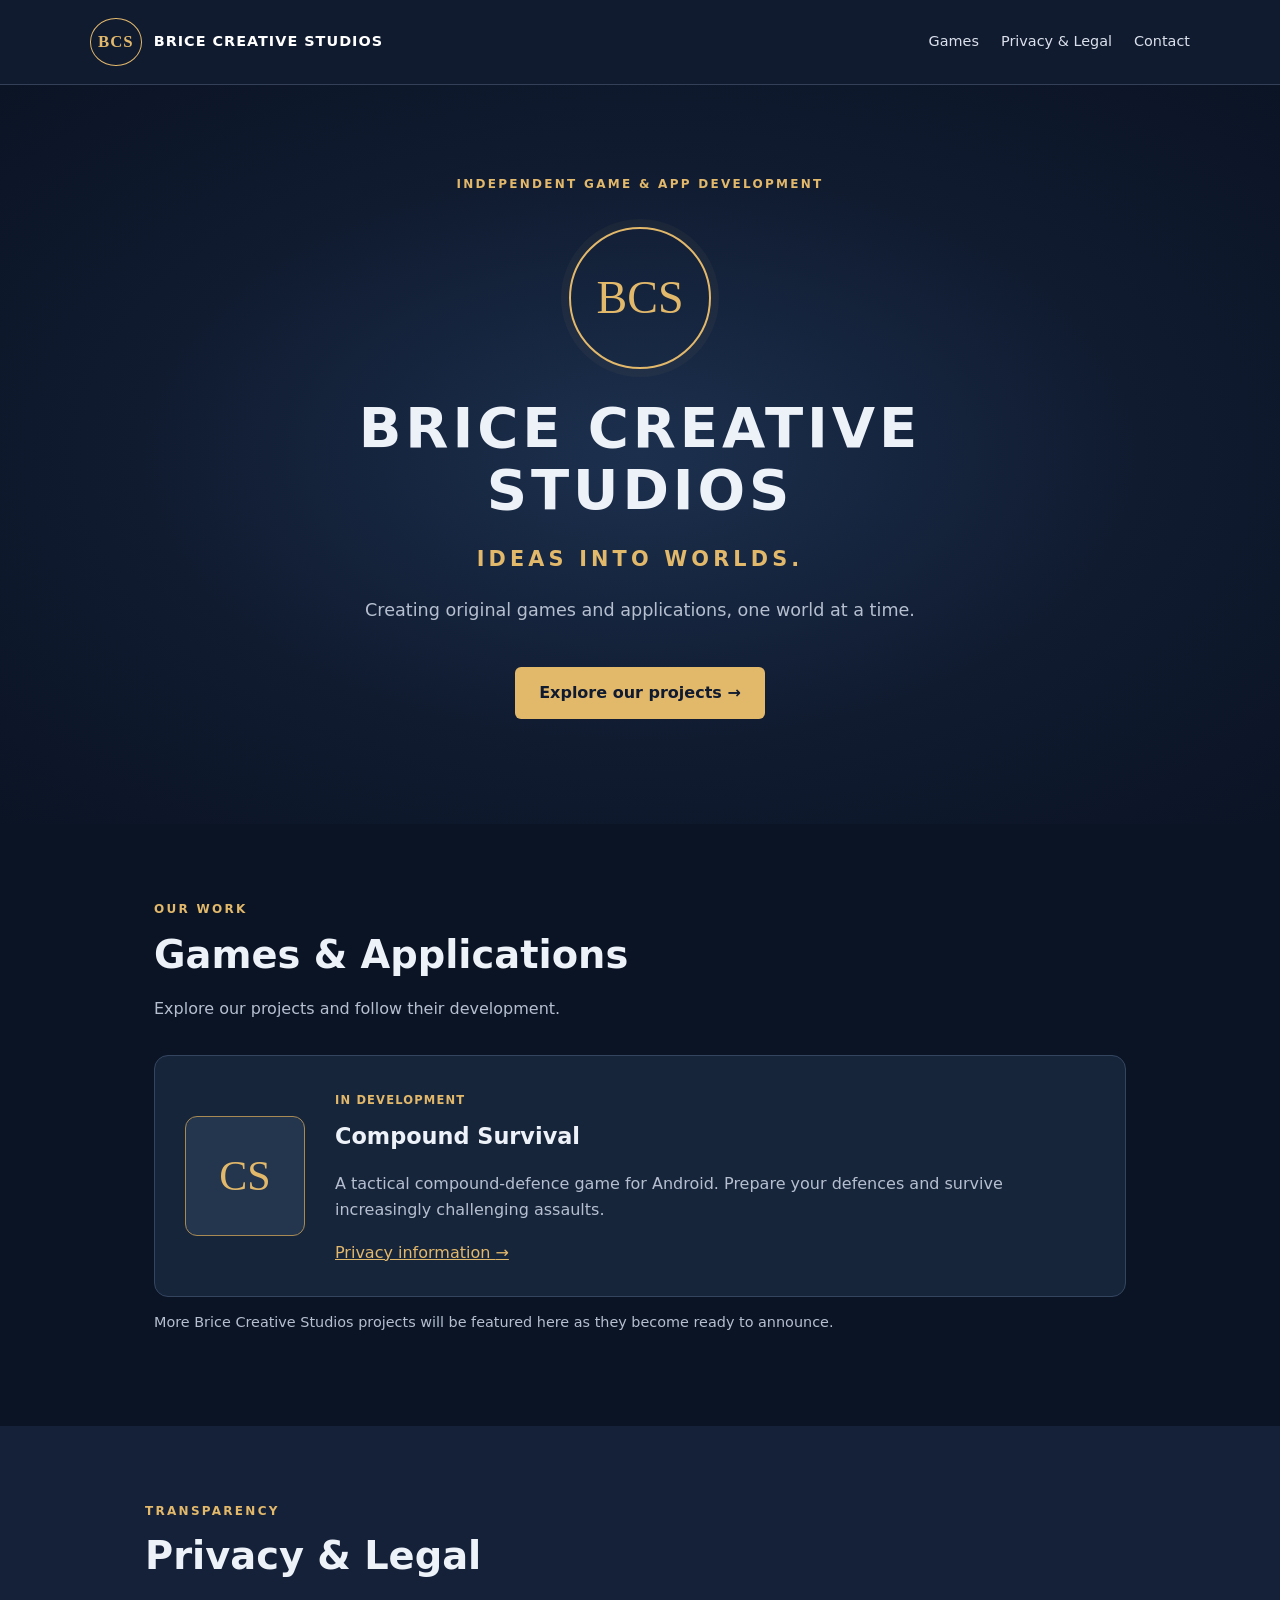
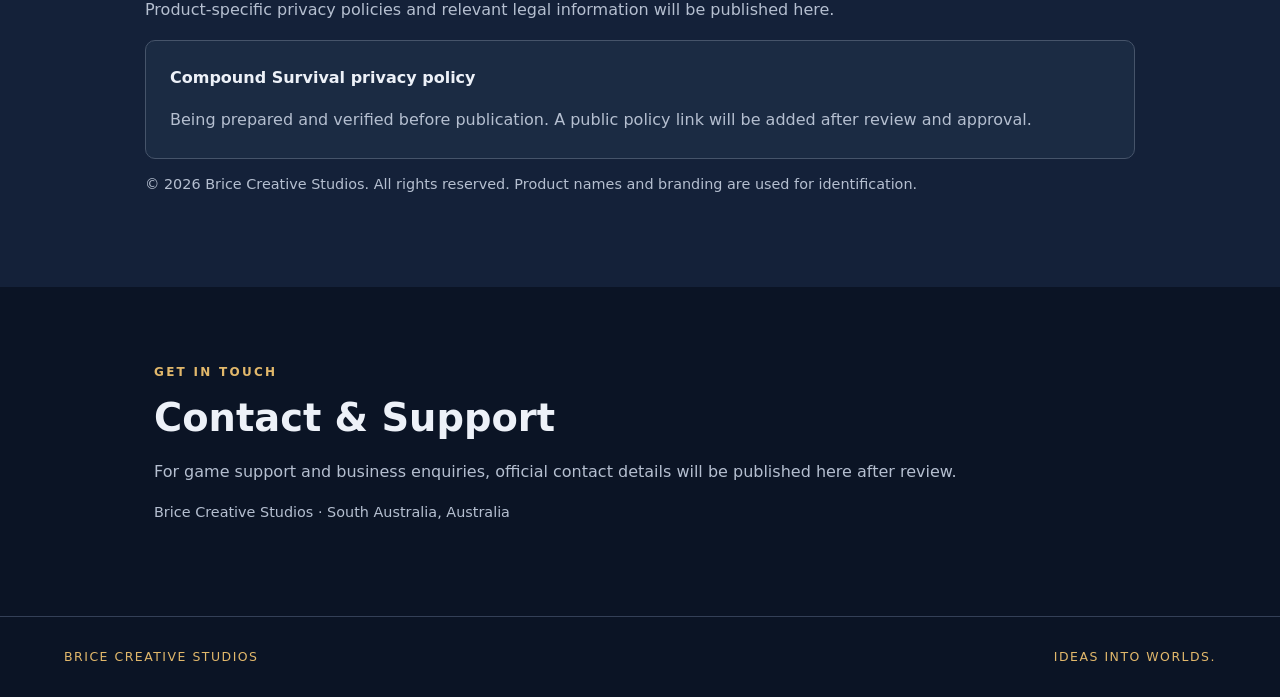
==== index.html @ 26e692ca "Add files via upload" ====
<!doctype html>
<html lang="en-AU">
<head>
<meta charset="utf-8"><meta name="viewport" content="width=device-width, initial-scale=1">
<meta name="theme-color" content="#101b30"><meta name="description" content="Brice Creative Studios is an independent Australian game and application development studio.">
<title>Brice Creative Studios | Ideas Into Worlds</title>
<link rel="stylesheet" href="style.css">
</head>
<body>
<header class="site-header"><a class="brand" href="index.html"><span class="monogram">BCS</span><span>BRICE CREATIVE STUDIOS</span></a><nav aria-label="Main navigation"><a href="#games">Games</a><a href="#privacy">Privacy &amp; Legal</a><a href="#contact">Contact</a></nav></header>
<main>
<section class="hero"><div class="eyebrow">INDEPENDENT GAME &amp; APP DEVELOPMENT</div><div class="emblem" aria-hidden="true">BCS</div><h1>BRICE CREATIVE STUDIOS</h1><p class="tagline">IDEAS INTO WORLDS.</p><p class="intro">Creating original games and applications, one world at a time.</p><a class="primary" href="#games">Explore our projects <span aria-hidden="true">→</span></a></section>
<section id="games" class="section"><div class="eyebrow">OUR WORK</div><h2>Games &amp; Applications</h2><p>Explore our projects and follow their development.</p><article class="project"><div class="project-mark" aria-hidden="true">CS</div><div><span class="status">IN DEVELOPMENT</span><h3>Compound Survival</h3><p>A tactical compound-defence game for Android. Prepare your defences and survive increasingly challenging assaults.</p><a href="#privacy">Privacy information <span aria-hidden="true">→</span></a></div></article><p class="small">More Brice Creative Studios projects will be featured here as they become ready to announce.</p></section>
<section id="privacy" class="section alternate"><div class="eyebrow">TRANSPARENCY</div><h2>Privacy &amp; Legal</h2><p>Product-specific privacy policies and relevant legal information will be published here.</p><div class="notice"><strong>Compound Survival privacy policy</strong><p>Being prepared and verified before publication. A public policy link will be added after review and approval.</p></div><p class="small">© <span id="year">2026</span> Brice Creative Studios. All rights reserved. Product names and branding are used for identification.</p></section>
<section id="contact" class="section"><div class="eyebrow">GET IN TOUCH</div><h2>Contact &amp; Support</h2><p>For game support and business enquiries, official contact details will be published here after review.</p><p class="small">Brice Creative Studios · South Australia, Australia</p></section>
</main><footer><span>BRICE CREATIVE STUDIOS</span><span>IDEAS INTO WORLDS.</span></footer>
<script>document.getElementById('year').textContent=new Date().getFullYear();</script>
</body></html>
---- style.css ----
:root{color-scheme:dark;--navy:#101b30;--deep:#0b1425;--panel:#17253b;--gold:#e2b86b;--text:#edf1f8;--muted:#b5bfd0}*{box-sizing:border-box}html{scroll-behavior:smooth}body{margin:0;background:var(--deep);color:var(--text);font:16px/1.65 system-ui,-apple-system,Segoe UI,Arial,sans-serif}a{color:var(--gold)}a:focus-visible{outline:3px solid #fff;outline-offset:4px}.site-header{background:var(--navy);border-bottom:1px solid #344057;display:flex;align-items:center;justify-content:space-between;gap:20px;padding:18px max(5%,calc((100% - 1100px)/2));flex-wrap:wrap}.brand{text-decoration:none;color:#fff;display:flex;align-items:center;gap:12px;font-weight:750;font-size:.9rem;letter-spacing:.07em}.monogram{border:1px solid var(--gold);border-radius:50%;padding:9px 7px;color:var(--gold);font-family:Georgia,serif;font-size:1.05rem}nav{display:flex;gap:22px;flex-wrap:wrap}nav a{text-decoration:none;color:#dbe1ec;font-size:.9rem}nav a:hover{color:var(--gold)}.hero{text-align:center;padding:90px 20px 105px;background:radial-gradient(ellipse at center,#1c304e 0%,var(--navy) 55%,var(--deep) 100%)}.eyebrow{color:var(--gold);font-size:.75rem;letter-spacing:.19em;font-weight:700}.emblem{width:142px;height:142px;border:2px solid var(--gold);border-radius:50%;display:grid;place-items:center;margin:32px auto 28px;color:var(--gold);font:46px Georgia,serif;box-shadow:0 0 0 8px #e2b86b0b}h1{font-size:clamp(1.9rem,5vw,3.5rem);line-height:1.12;letter-spacing:.07em;margin:0 auto;max-width:850px}h2{font-size:clamp(1.7rem,3vw,2.4rem);line-height:1.2;margin:12px 0 18px}h3{margin:6px 0;font-size:1.4rem}.tagline{font-size:1.3rem;color:var(--gold);letter-spacing:.2em;font-weight:650;margin:20px 0}.intro{color:var(--muted);font-size:1.1rem}.primary{display:inline-block;margin-top:24px;padding:13px 24px;border-radius:6px;background:var(--gold);color:#101b30;text-decoration:none;font-weight:750}.primary:hover{background:#f4ce8b}.section{max-width:1100px;margin:auto;padding:76px 5%}.section>p{color:var(--muted)}.alternate{max-width:none;background:#142139;padding-left:max(5%,calc((100% - 990px)/2));padding-right:max(5%,calc((100% - 990px)/2))}.project{background:var(--panel);border:1px solid #34465f;border-radius:14px;padding:30px;display:flex;gap:30px;align-items:center;margin-top:32px}.project-mark{width:120px;height:120px;flex-shrink:0;display:grid;place-items:center;background:#24364d;border:1px solid #a88a55;border-radius:12px;color:var(--gold);font:42px Georgia,serif}.project p{color:var(--muted)}.status{font-size:.72rem;color:var(--gold);letter-spacing:.1em;font-weight:750}.small{font-size:.9rem;color:var(--muted)}.notice{padding:24px;border:1px solid #46546a;border-radius:10px;background:#1b2b43}.notice p{margin-bottom:0;color:var(--muted)}footer{border-top:1px solid #344057;padding:30px 5%;display:flex;gap:16px;justify-content:space-between;flex-wrap:wrap;color:var(--gold);font-size:.78rem;letter-spacing:.12em}@media(max-width:600px){.site-header{justify-content:center;text-align:center;padding:18px 14px}nav{justify-content:center;gap:16px}.hero{padding:64px 18px 75px}.project{flex-direction:column;align-items:flex-start}.project-mark{width:88px;height:88px;font-size:30px}.section{padding:60px 6%}.tagline{font-size:1.05rem}}
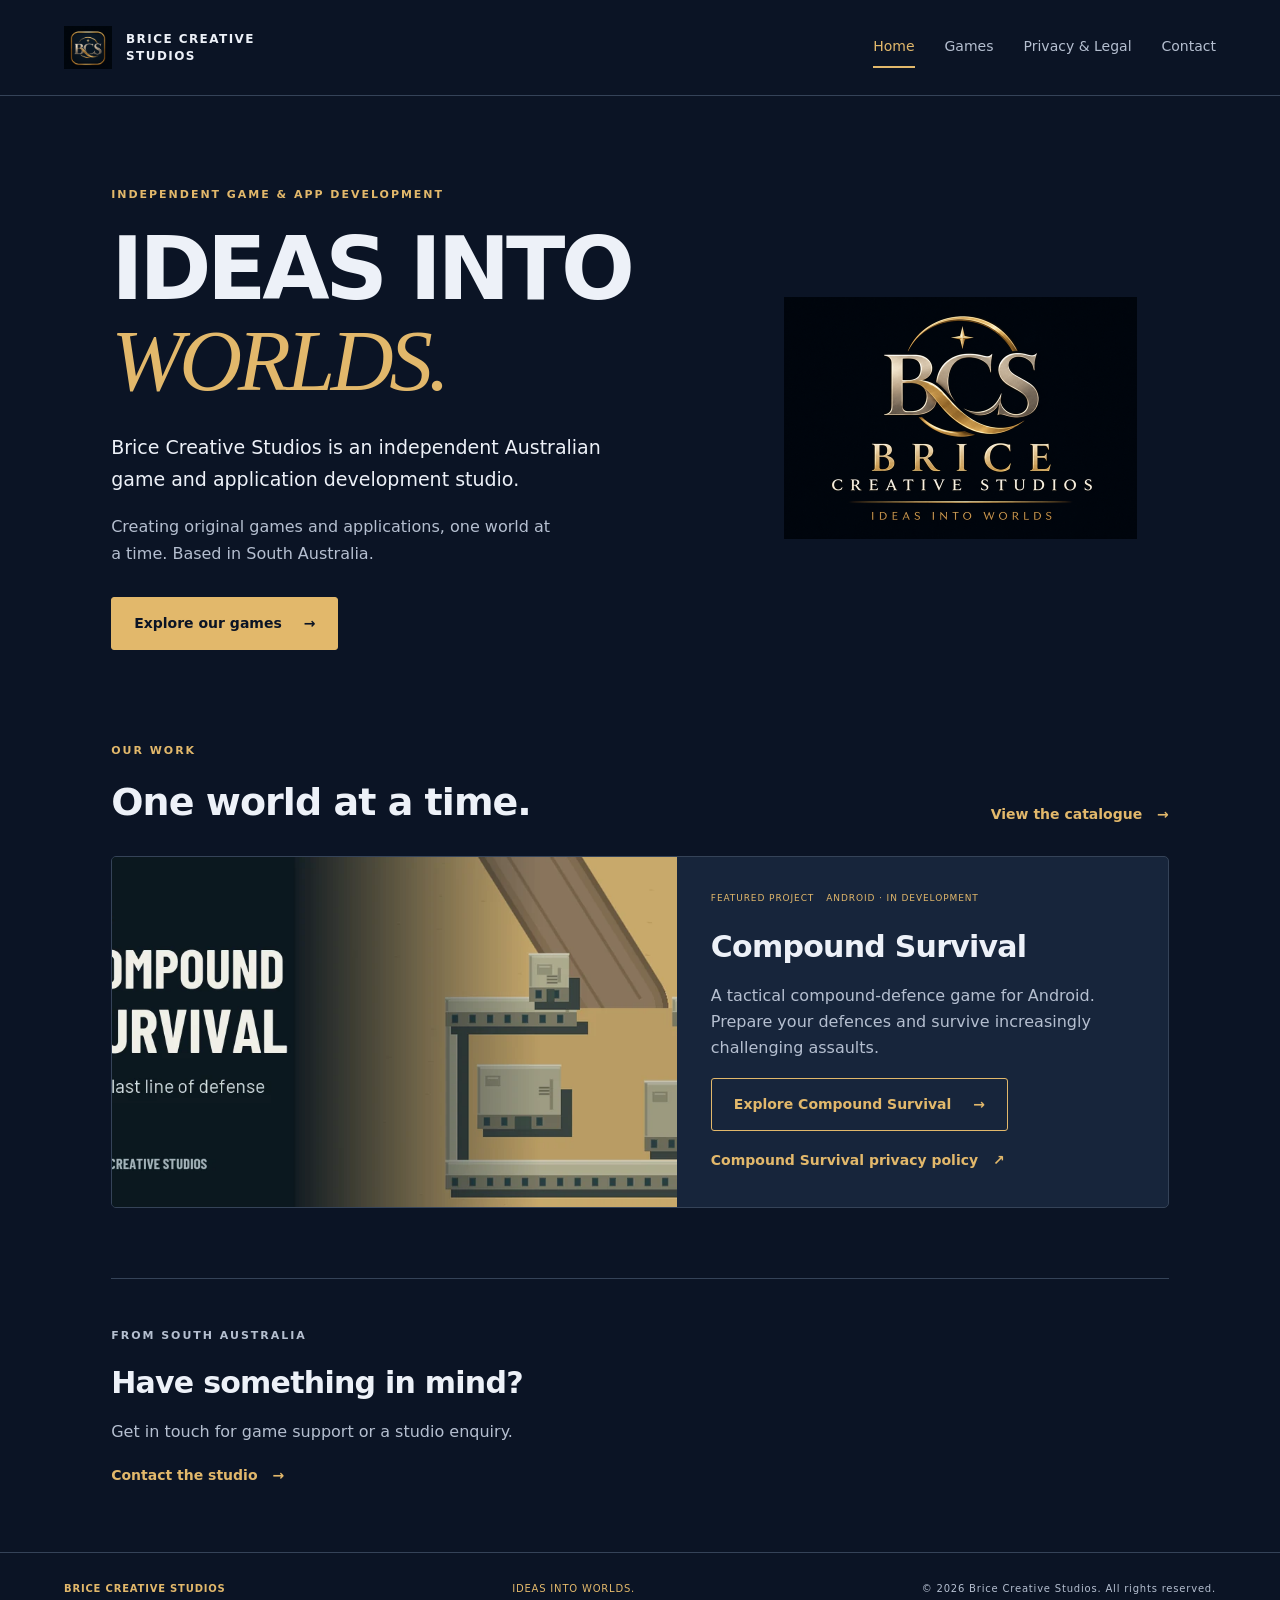
==== commit 8bbb30b4: "Launch BCS v2.4 with official branding and cleared Compound Survival media" ====
--- a/index.html
+++ b/index.html
@@ -1,18 +1,4 @@
 <!doctype html>
-<html lang="en-AU">
-<head>
-<meta charset="utf-8"><meta name="viewport" content="width=device-width, initial-scale=1">
-<meta name="theme-color" content="#101b30"><meta name="description" content="Brice Creative Studios is an independent Australian game and application development studio.">
-<title>Brice Creative Studios | Ideas Into Worlds</title>
-<link rel="stylesheet" href="style.css">
-</head>
-<body>
-<header class="site-header"><a class="brand" href="index.html"><span class="monogram">BCS</span><span>BRICE CREATIVE STUDIOS</span></a><nav aria-label="Main navigation"><a href="#games">Games</a><a href="#privacy">Privacy &amp; Legal</a><a href="#contact">Contact</a></nav></header>
-<main>
-<section class="hero"><div class="eyebrow">INDEPENDENT GAME &amp; APP DEVELOPMENT</div><div class="emblem" aria-hidden="true">BCS</div><h1>BRICE CREATIVE STUDIOS</h1><p class="tagline">IDEAS INTO WORLDS.</p><p class="intro">Creating original games and applications, one world at a time.</p><a class="primary" href="#games">Explore our projects <span aria-hidden="true">→</span></a></section>
-<section id="games" class="section"><div class="eyebrow">OUR WORK</div><h2>Games &amp; Applications</h2><p>Explore our projects and follow their development.</p><article class="project"><div class="project-mark" aria-hidden="true">CS</div><div><span class="status">IN DEVELOPMENT</span><h3>Compound Survival</h3><p>A tactical compound-defence game for Android. Prepare your defences and survive increasingly challenging assaults.</p><a href="#privacy">Privacy information <span aria-hidden="true">→</span></a></div></article><p class="small">More Brice Creative Studios projects will be featured here as they become ready to announce.</p></section>
-<section id="privacy" class="section alternate"><div class="eyebrow">TRANSPARENCY</div><h2>Privacy &amp; Legal</h2><p>Product-specific privacy policies and relevant legal information will be published here.</p><div class="notice"><strong>Compound Survival privacy policy</strong><p>Being prepared and verified before publication. A public policy link will be added after review and approval.</p></div><p class="small">© <span id="year">2026</span> Brice Creative Studios. All rights reserved. Product names and branding are used for identification.</p></section>
-<section id="contact" class="section"><div class="eyebrow">GET IN TOUCH</div><h2>Contact &amp; Support</h2><p>For game support and business enquiries, official contact details will be published here after review.</p><p class="small">Brice Creative Studios · South Australia, Australia</p></section>
-</main><footer><span>BRICE CREATIVE STUDIOS</span><span>IDEAS INTO WORLDS.</span></footer>
-<script>document.getElementById('year').textContent=new Date().getFullYear();</script>
-</body></html>
+<html lang="en-AU"><head><meta charset="utf-8"><meta name="viewport" content="width=device-width, initial-scale=1"><meta name="theme-color" content="#101b30"><meta name="description" content="Home — Brice Creative Studios. Independent Australian game and application development."><title>Home | Brice Creative Studios</title><link rel="stylesheet" href="style.css"><script src="legacy-navigation.js" defer></script><link rel="icon" type="image/x-icon" href="assets/favicon.ico"></head><body>
+<a class="skip-link" href="#main">Skip to content</a><header class="site-header"><a class="brand" href="index.html"><img class="brand-emblem" src="assets/BCS_Official_Emblem_Web.png" width="256" height="231" alt="BCS approved emblem"><span>BRICE CREATIVE<br>STUDIOS</span></a><nav aria-label="Main navigation"><a href="index.html" aria-current="page">Home</a><a href="games.html">Games</a><a href="privacy-legal.html">Privacy &amp; Legal</a><a href="contact.html">Contact</a></nav></header>
+<main id="main"><section class="hero"><div class="hero-copy"><p class="eyebrow">INDEPENDENT GAME & APP DEVELOPMENT</p><h1>IDEAS INTO<br><em>WORLDS.</em></h1><p class="lead">Brice Creative Studios is an independent Australian game and application development studio.</p><p class="muted">Creating original games and applications, one world at a time. Based in South Australia.</p><a class="button" href="games.html">Explore our games <span aria-hidden="true">→</span></a></div><div class="studio-logo"><img src="assets/BCS_Official_Full_Logo_Web.png" width="706" height="484" alt="BRICE CREATIVE STUDIOS — IDEAS INTO WORLDS."></div></section><section id="games" class="featured"><div class="section-heading"><div><p class="eyebrow">OUR WORK</p><h2>One world at a time.</h2></div><a class="text-link" href="games.html">View the catalogue <span aria-hidden="true">→</span></a></div><article class="game-card"><img src="assets/compound-survival-feature.webp" width="1024" height="500" alt="Compound Survival promotional artwork showing a desert compound and defensive walls."><div class="game-body"><div class="game-meta"><span>FEATURED PROJECT</span><span>ANDROID · IN DEVELOPMENT</span></div><div class="game-title"><h2>Compound Survival</h2></div><p>A tactical compound-defence game for Android. Prepare your defences and survive increasingly challenging assaults.</p><p><a class="button button-outline" href="compound-survival.html">Explore Compound Survival <span aria-hidden="true">→</span></a></p><a class="text-link" href="privacy-policy.html">Compound Survival privacy policy <span aria-hidden="true">↗</span></a></div></article></section><section id="contact" class="closing"><p class="eyebrow">FROM SOUTH AUSTRALIA</p><h2>Have something in mind?</h2><p>Get in touch for game support or a studio enquiry.</p><a class="text-link" href="contact.html">Contact the studio <span aria-hidden="true">→</span></a></section></main><footer><a href="index.html">BRICE CREATIVE STUDIOS</a><span>IDEAS INTO WORLDS.</span><small>© 2026 Brice Creative Studios. All rights reserved.</small></footer></body></html>
--- a/style.css
+++ b/style.css
@@ -1 +1,8 @@
-:root{color-scheme:dark;--navy:#101b30;--deep:#0b1425;--panel:#17253b;--gold:#e2b86b;--text:#edf1f8;--muted:#b5bfd0}*{box-sizing:border-box}html{scroll-behavior:smooth}body{margin:0;background:var(--deep);color:var(--text);font:16px/1.65 system-ui,-apple-system,Segoe UI,Arial,sans-serif}a{color:var(--gold)}a:focus-visible{outline:3px solid #fff;outline-offset:4px}.site-header{background:var(--navy);border-bottom:1px solid #344057;display:flex;align-items:center;justify-content:space-between;gap:20px;padding:18px max(5%,calc((100% - 1100px)/2));flex-wrap:wrap}.brand{text-decoration:none;color:#fff;display:flex;align-items:center;gap:12px;font-weight:750;font-size:.9rem;letter-spacing:.07em}.monogram{border:1px solid var(--gold);border-radius:50%;padding:9px 7px;color:var(--gold);font-family:Georgia,serif;font-size:1.05rem}nav{display:flex;gap:22px;flex-wrap:wrap}nav a{text-decoration:none;color:#dbe1ec;font-size:.9rem}nav a:hover{color:var(--gold)}.hero{text-align:center;padding:90px 20px 105px;background:radial-gradient(ellipse at center,#1c304e 0%,var(--navy) 55%,var(--deep) 100%)}.eyebrow{color:var(--gold);font-size:.75rem;letter-spacing:.19em;font-weight:700}.emblem{width:142px;height:142px;border:2px solid var(--gold);border-radius:50%;display:grid;place-items:center;margin:32px auto 28px;color:var(--gold);font:46px Georgia,serif;box-shadow:0 0 0 8px #e2b86b0b}h1{font-size:clamp(1.9rem,5vw,3.5rem);line-height:1.12;letter-spacing:.07em;margin:0 auto;max-width:850px}h2{font-size:clamp(1.7rem,3vw,2.4rem);line-height:1.2;margin:12px 0 18px}h3{margin:6px 0;font-size:1.4rem}.tagline{font-size:1.3rem;color:var(--gold);letter-spacing:.2em;font-weight:650;margin:20px 0}.intro{color:var(--muted);font-size:1.1rem}.primary{display:inline-block;margin-top:24px;padding:13px 24px;border-radius:6px;background:var(--gold);color:#101b30;text-decoration:none;font-weight:750}.primary:hover{background:#f4ce8b}.section{max-width:1100px;margin:auto;padding:76px 5%}.section>p{color:var(--muted)}.alternate{max-width:none;background:#142139;padding-left:max(5%,calc((100% - 990px)/2));padding-right:max(5%,calc((100% - 990px)/2))}.project{background:var(--panel);border:1px solid #34465f;border-radius:14px;padding:30px;display:flex;gap:30px;align-items:center;margin-top:32px}.project-mark{width:120px;height:120px;flex-shrink:0;display:grid;place-items:center;background:#24364d;border:1px solid #a88a55;border-radius:12px;color:var(--gold);font:42px Georgia,serif}.project p{color:var(--muted)}.status{font-size:.72rem;color:var(--gold);letter-spacing:.1em;font-weight:750}.small{font-size:.9rem;color:var(--muted)}.notice{padding:24px;border:1px solid #46546a;border-radius:10px;background:#1b2b43}.notice p{margin-bottom:0;color:var(--muted)}footer{border-top:1px solid #344057;padding:30px 5%;display:flex;gap:16px;justify-content:space-between;flex-wrap:wrap;color:var(--gold);font-size:.78rem;letter-spacing:.12em}@media(max-width:600px){.site-header{justify-content:center;text-align:center;padding:18px 14px}nav{justify-content:center;gap:16px}.hero{padding:64px 18px 75px}.project{flex-direction:column;align-items:flex-start}.project-mark{width:88px;height:88px;font-size:30px}.section{padding:60px 6%}.tagline{font-size:1.05rem}}
+:root{color-scheme:dark;--navy:#101b30;--deep:#0b1425;--panel:#17253b;--gold:#e2b86b;--text:#edf1f8;--muted:#b5bfd0;--line:#354358}*{box-sizing:border-box}html{scroll-behavior:smooth}body{margin:0;background:var(--deep);color:var(--text);font:16px/1.65 system-ui,-apple-system,BlinkMacSystemFont,"Segoe UI",Arial,sans-serif}a{color:var(--gold);text-underline-offset:5px}a:hover{color:#ffe0a8}a:focus-visible{outline:3px solid #fff;outline-offset:6px}.skip-link{position:absolute;left:16px;top:-100px;background:var(--gold);color:var(--deep);padding:12px;z-index:3}.skip-link:focus{top:12px}.site-header{max-width:1280px;margin:auto;padding:26px 5%;display:flex;align-items:center;justify-content:space-between;gap:28px;border-bottom:1px solid var(--line)}.brand{display:flex;gap:14px;align-items:center;text-decoration:none;color:var(--text);font-size:12px;line-height:1.4;letter-spacing:.12em;font-weight:750}.monogram{border:1px solid var(--gold);border-radius:50%;width:48px;height:48px;display:grid;place-items:center;color:var(--gold);font:17px Georgia,serif}nav{display:flex;gap:30px;flex-wrap:wrap}nav a{font-size:14px;color:var(--muted);text-decoration:none;padding:8px 0;border-bottom:2px solid transparent}nav a[aria-current=page]{color:var(--gold);border-color:var(--gold)}main{max-width:1160px;margin:auto;padding:0 4%}.eyebrow{color:var(--gold);font-size:11px;letter-spacing:.18em;font-weight:700;margin:0 0 20px}h1,h2,p{margin-top:0}h1{font-size:clamp(48px,6.8vw,88px);line-height:1.04;letter-spacing:-.05em;font-weight:600;margin-bottom:26px}h1 em{font-family:Georgia,serif;font-weight:400;color:var(--gold)}h2{font-size:clamp(26px,3vw,38px);line-height:1.2;font-weight:550;letter-spacing:-.025em;margin-bottom:18px}.lead{font-size:19px;line-height:1.65;max-width:540px;color:var(--text)}.muted{color:var(--muted);max-width:450px}.hero{display:grid;grid-template-columns:1.4fr 1fr;gap:56px;padding:90px 0 92px;align-items:center}.hero-copy .button{margin-top:14px}.studio-seal{aspect-ratio:1;max-width:330px;width:100%;margin:auto;border:1px solid #8c7858;border-radius:50%;display:flex;flex-direction:column;align-items:center;justify-content:center;position:relative;background:radial-gradient(circle,#1d2d43,var(--deep) 72%);outline:1px solid #384052;outline-offset:14px}.studio-seal strong{font:clamp(64px,8vw,104px) Georgia,serif;color:var(--gold);font-weight:400;letter-spacing:-.08em;margin:15px 0}.seal-top,.seal-bottom{font-size:9px;letter-spacing:.16em;color:var(--muted)}.seal-bottom{color:var(--gold)}.button{display:inline-flex;align-items:center;justify-content:space-between;gap:22px;padding:14px 22px;background:var(--gold);border:1px solid var(--gold);color:var(--deep);text-decoration:none;font-size:14px;font-weight:700;border-radius:3px}.button:hover{background:#f4ce8b;color:var(--deep)}.button-outline{background:transparent;color:var(--gold);flex-shrink:0}.text-link{font-size:14px;font-weight:600;text-decoration:none}.text-link span{margin-left:10px}.section-heading{display:flex;justify-content:space-between;align-items:end;gap:20px;margin-bottom:30px}.section-heading h2{margin:0}.game-card{border:1px solid var(--line);background:var(--panel);border-radius:5px;overflow:hidden;display:grid;grid-template-columns:1.15fr 1fr}.game-card img{display:block;width:100%;height:100%;object-fit:cover;min-height:285px}.game-body{padding:34px}.game-meta{display:flex;gap:12px;flex-wrap:wrap;color:var(--gold);font-size:9px;letter-spacing:.1em;margin-bottom:23px}.game-body h2{font-size:30px}.game-body p,.closing p,.legal-row p,.contact-panel p,.contact-aside p{color:var(--muted)}.closing{border-top:1px solid var(--line);margin-top:70px;padding:48px 0 64px;max-width:100%}.closing h2{font-size:30px}.closing p{max-width:600px}.page-intro{padding:76px 0 44px}.page-intro h1{font-size:clamp(48px,6vw,76px)}.catalogue{display:grid;gap:30px}.legal-row{display:flex;align-items:center;justify-content:space-between;gap:40px;padding:32px;border:1px solid var(--line);background:var(--panel);border-radius:5px}.legal-row p{max-width:580px;margin-bottom:0}.legal-row .eyebrow{margin-bottom:14px}.contact-grid{display:grid;grid-template-columns:1.4fr 1fr;gap:24px;margin-bottom:80px}.contact-panel{padding:38px;background:var(--panel);border:1px solid var(--line);border-radius:5px}.contact-panel h2{font-size:26px}.email{font-size:clamp(17px,2.2vw,25px);display:inline-block;overflow-wrap:anywhere;max-width:100%;margin:8px 0 28px;text-decoration:none}.contact-panel p:last-child{margin:0;max-width:460px}.contact-aside{padding:38px 26px}.contact-aside h2{font-size:28px}footer{border-top:1px solid var(--line);max-width:1280px;margin:auto;padding:28px 5%;display:flex;align-items:center;justify-content:space-between;flex-wrap:wrap;gap:18px;color:var(--muted);font-size:10px;letter-spacing:.08em}footer a{text-decoration:none;font-weight:700}footer span{color:var(--gold)}footer small{font-size:10px}/* Existing policy selectors retained for its unchanged HTML. */.policy{max-width:850px}.policy h1{line-height:1.15}.policy h2{letter-spacing:normal}.policy .site-header{max-width:1280px}@media(max-width:760px){.site-header{flex-direction:column;align-items:flex-start;padding:22px 6%;gap:16px}nav{width:100%;justify-content:space-between;gap:10px}nav a{font-size:12px;min-height:44px;display:flex;align-items:center}main{padding:0 6%}.hero{grid-template-columns:1fr;padding:50px 0 58px;gap:45px}.hero h1{font-size:clamp(48px,12vw,76px)}.studio-seal{max-width:220px;margin:12px auto 16px}.studio-seal strong{font-size:70px}.lead{font-size:17px}.game-card{grid-template-columns:1fr}.game-card img{height:auto;min-height:0;aspect-ratio:1024/500}.game-body{padding:25px}.section-heading{align-items:start;flex-direction:column;gap:16px}.section-heading h2{font-size:30px}.closing{margin-top:45px;padding:34px 0 44px}.page-intro{padding:48px 0 26px}.legal-row{flex-direction:column;align-items:start;padding:25px;gap:25px}.contact-grid{grid-template-columns:1fr;gap:0;margin-bottom:44px}.contact-panel{padding:25px}.contact-aside{padding:34px 0 0}footer{padding:24px 6%;flex-direction:column;align-items:flex-start;gap:12px}}@media(prefers-reduced-motion:reduce){html{scroll-behavior:auto}}
+
+/* v2.1: supplied original approved logos, no crop or retouch. */
+.brand-emblem{display:block;width:48px;height:auto;flex-shrink:0;object-fit:contain}.studio-logo{width:100%;max-width:353px;margin:auto}.studio-logo img{display:block;width:100%;height:auto;object-fit:contain}@media(max-width:760px){.studio-logo{max-width:300px;margin:12px auto 16px}}
+.monogram{display:block;width:48px;height:44px;flex-shrink:0;padding:0;border:0;border-radius:0;font-size:0;background:url("assets/BCS_Official_Emblem_Web.png") center/contain no-repeat}
+
+/* v2.4: Compound Survival catalogue and accessible, dependency-free gallery. */
+.game-title{display:flex;align-items:center;gap:16px;margin-bottom:18px}.game-title h2{margin:0}.game-card .game-icon,.game-icon{display:block;width:56px;height:56px;min-height:0;object-fit:contain;border-radius:12px;flex-shrink:0}.game-heading{display:flex;align-items:center;gap:28px;margin-top:32px}.game-heading .large{width:112px;height:112px;border-radius:22px}.game-heading h1{font-size:clamp(42px,6vw,76px)}.game-intro .lead{margin-top:22px}.release-note{border-left:3px solid var(--gold);padding:18px 24px;background:var(--panel);max-width:720px;margin-top:28px}.release-note p{margin:8px 0 0;color:var(--muted)}.feature-art{display:block;width:100%;height:auto;border-radius:5px}.art-caption{font-size:12px;color:var(--muted);margin-top:10px}.game-details{display:grid;grid-template-columns:1.4fr 1fr;gap:64px;padding:58px 0}.game-details p{color:var(--muted)}.game-details aside{padding:25px;background:var(--panel);border:1px solid var(--line)}.game-details aside h2{font-size:24px}dl{display:grid;grid-template-columns:90px 1fr;gap:10px;margin-bottom:22px}dt{color:var(--muted)}dd{margin:0}button{font:inherit;cursor:pointer;color:var(--text);background:var(--panel);border:1px solid #6c7b91;border-radius:4px;min-height:44px;padding:10px 16px}button:hover{border-color:var(--gold);color:var(--gold)}button:focus-visible{outline:3px solid white;outline-offset:4px}[hidden]{display:none!important}.gallery-stage{display:block;max-width:420px;margin:auto;touch-action:pan-y;cursor:zoom-in}.gallery-stage img{display:block;width:100%;height:auto;border:1px solid var(--line);border-radius:6px}.gallery-controls{display:flex;align-items:center;justify-content:space-between;gap:16px;margin:20px 0}.gallery-controls p{font-size:13px;color:var(--muted);text-align:center;margin:0;flex:1}.gallery-thumbnails{display:flex;gap:16px;overflow-x:auto;padding:12px 5px 20px;scroll-snap-type:x mandatory}.gallery-thumb{display:block;flex:0 0 120px;border:2px solid transparent;border-radius:5px;padding:3px;scroll-snap-align:start}.gallery-thumb[aria-current=true]{border-color:var(--gold)}.gallery-thumb img{display:block;width:100%;height:auto;border-radius:3px}.action-links{display:flex;align-items:center;gap:24px;flex-wrap:wrap}dialog{background:var(--deep);color:var(--text);border:1px solid var(--gold);border-radius:8px;padding:16px;width:min(900px,96vw);max-height:95dvh;overflow:auto}dialog::backdrop{background:#000c}.dialog-bar{display:flex;justify-content:space-between;align-items:center;gap:16px;margin-bottom:12px}.dialog-bar h2{font-size:18px;margin:0}#dialog-image{display:block;width:auto;max-width:100%;height:auto;max-height:72dvh;object-fit:contain;margin:auto;touch-action:pan-y}@media(max-width:760px){.game-heading{gap:16px;align-items:flex-start}.game-heading .large{width:76px;height:76px;border-radius:15px}.game-heading h1{font-size:40px}.game-heading .eyebrow{font-size:9px;letter-spacing:.1em;margin-bottom:14px}.game-details{grid-template-columns:1fr;gap:24px;padding:36px 0}.gallery-controls{gap:8px;flex-wrap:wrap}.gallery-controls p{order:3;flex-basis:100%}.gallery-controls button{flex:1}.gallery-thumb{flex-basis:96px}.game-title h2{font-size:26px}.game-card .game-icon{width:48px;height:48px}}
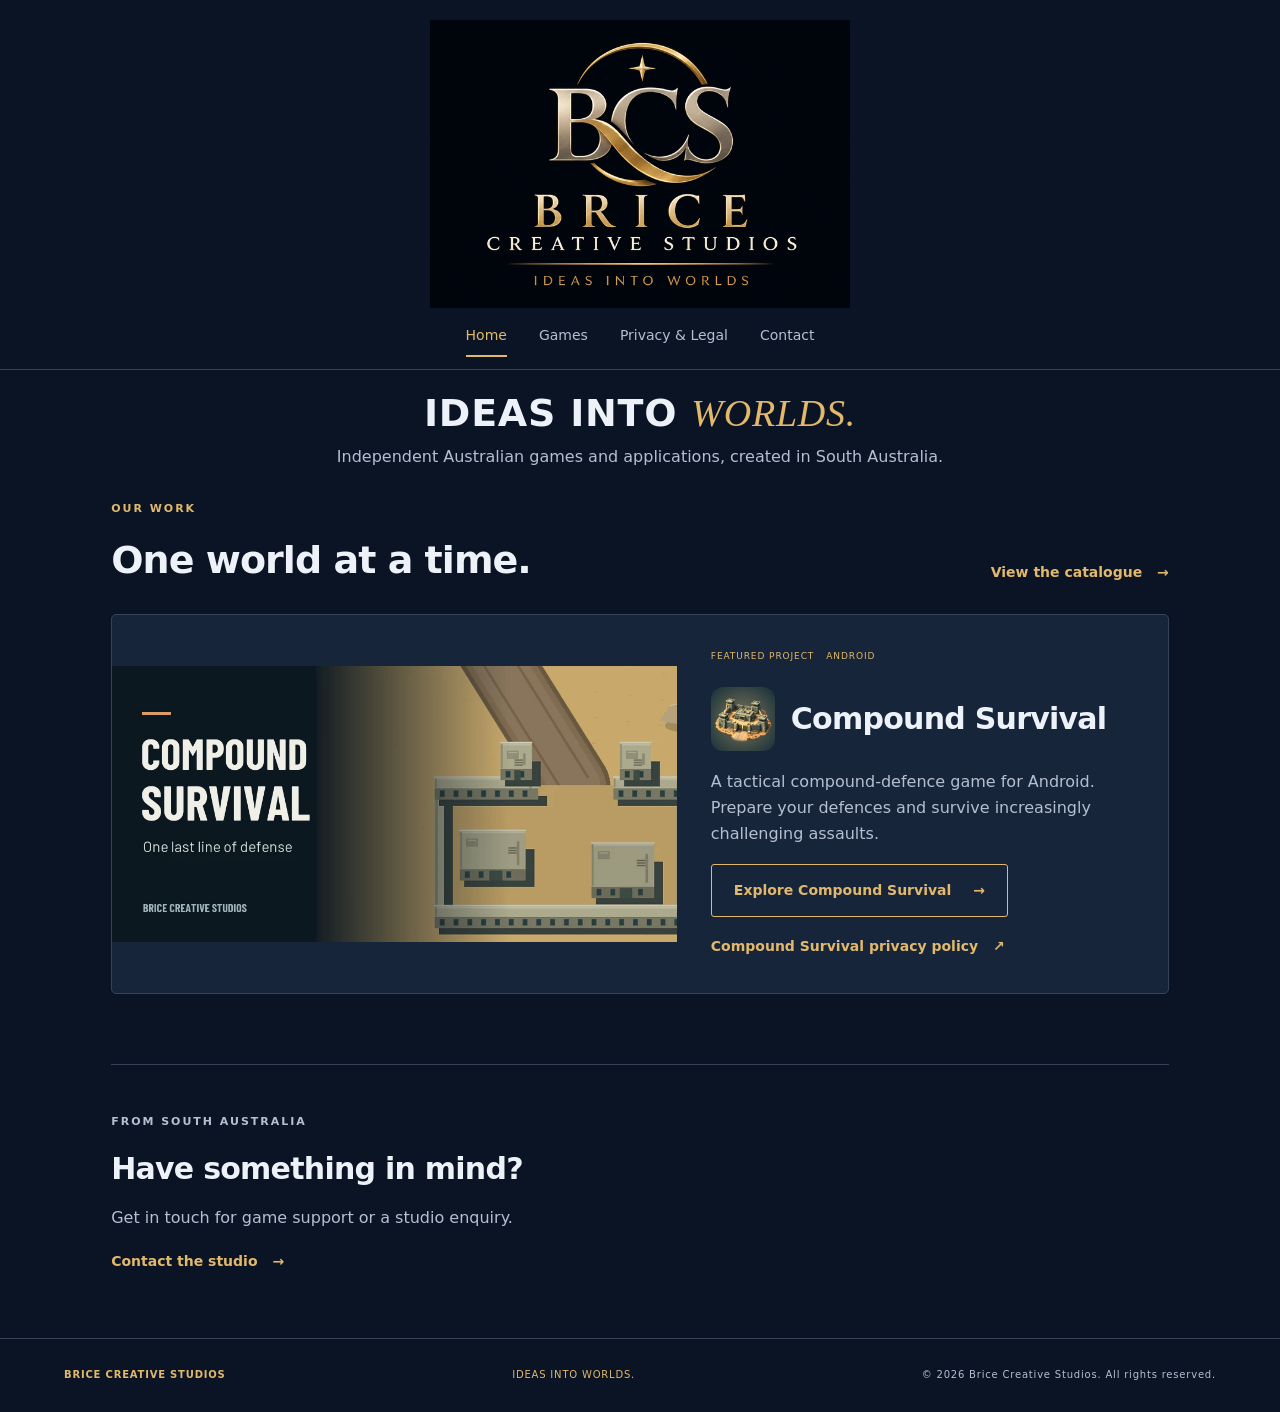
==== commit 98ffc3a2: "Publish v2.5 logo-first layout, approved game icon and mobile combat gallery" ====
--- a/index.html
+++ b/index.html
@@ -1,4 +1,4 @@
 <!doctype html>
 <html lang="en-AU"><head><meta charset="utf-8"><meta name="viewport" content="width=device-width, initial-scale=1"><meta name="theme-color" content="#101b30"><meta name="description" content="Home — Brice Creative Studios. Independent Australian game and application development."><title>Home | Brice Creative Studios</title><link rel="stylesheet" href="style.css"><script src="legacy-navigation.js" defer></script><link rel="icon" type="image/x-icon" href="assets/favicon.ico"></head><body>
-<a class="skip-link" href="#main">Skip to content</a><header class="site-header"><a class="brand" href="index.html"><img class="brand-emblem" src="assets/BCS_Official_Emblem_Web.png" width="256" height="231" alt="BCS approved emblem"><span>BRICE CREATIVE<br>STUDIOS</span></a><nav aria-label="Main navigation"><a href="index.html" aria-current="page">Home</a><a href="games.html">Games</a><a href="privacy-legal.html">Privacy &amp; Legal</a><a href="contact.html">Contact</a></nav></header>
-<main id="main"><section class="hero"><div class="hero-copy"><p class="eyebrow">INDEPENDENT GAME & APP DEVELOPMENT</p><h1>IDEAS INTO<br><em>WORLDS.</em></h1><p class="lead">Brice Creative Studios is an independent Australian game and application development studio.</p><p class="muted">Creating original games and applications, one world at a time. Based in South Australia.</p><a class="button" href="games.html">Explore our games <span aria-hidden="true">→</span></a></div><div class="studio-logo"><img src="assets/BCS_Official_Full_Logo_Web.png" width="706" height="484" alt="BRICE CREATIVE STUDIOS — IDEAS INTO WORLDS."></div></section><section id="games" class="featured"><div class="section-heading"><div><p class="eyebrow">OUR WORK</p><h2>One world at a time.</h2></div><a class="text-link" href="games.html">View the catalogue <span aria-hidden="true">→</span></a></div><article class="game-card"><img src="assets/compound-survival-feature.webp" width="1024" height="500" alt="Compound Survival promotional artwork showing a desert compound and defensive walls."><div class="game-body"><div class="game-meta"><span>FEATURED PROJECT</span><span>ANDROID · IN DEVELOPMENT</span></div><div class="game-title"><h2>Compound Survival</h2></div><p>A tactical compound-defence game for Android. Prepare your defences and survive increasingly challenging assaults.</p><p><a class="button button-outline" href="compound-survival.html">Explore Compound Survival <span aria-hidden="true">→</span></a></p><a class="text-link" href="privacy-policy.html">Compound Survival privacy policy <span aria-hidden="true">↗</span></a></div></article></section><section id="contact" class="closing"><p class="eyebrow">FROM SOUTH AUSTRALIA</p><h2>Have something in mind?</h2><p>Get in touch for game support or a studio enquiry.</p><a class="text-link" href="contact.html">Contact the studio <span aria-hidden="true">→</span></a></section></main><footer><a href="index.html">BRICE CREATIVE STUDIOS</a><span>IDEAS INTO WORLDS.</span><small>© 2026 Brice Creative Studios. All rights reserved.</small></footer></body></html>+<a class="skip-link" href="#main">Skip to content</a><header class="site-header home-header"><a class="home-logo" href="index.html" aria-label="Brice Creative Studios home"><img src="assets/BCS_Official_Full_Logo_Web.png" width="706" height="484" alt="BRICE CREATIVE STUDIOS — IDEAS INTO WORLDS." fetchpriority="high"></a><nav aria-label="Main navigation"><a href="index.html" aria-current="page">Home</a><a href="games.html">Games</a><a href="privacy-legal.html">Privacy &amp; Legal</a><a href="contact.html">Contact</a></nav></header>
+<main id="main"><section class="home-intro"><h1>IDEAS INTO <em>WORLDS.</em></h1><p>Independent Australian games and applications, created in South Australia.</p></section><section id="games" class="featured"><div class="section-heading"><div><p class="eyebrow">OUR WORK</p><h2>One world at a time.</h2></div><a class="text-link" href="games.html">View the catalogue <span aria-hidden="true">→</span></a></div><article class="game-card"><img src="assets/compound-survival-feature.webp" width="1024" height="500" alt="Compound Survival promotional artwork showing a desert compound and defensive walls."><div class="game-body"><div class="game-meta"><span>FEATURED PROJECT</span><span>ANDROID</span></div><div class="game-title"><img class="game-icon" src="assets/compound-survival-icon-256.png" srcset="assets/compound-survival-icon-256.png 256w, assets/compound-survival-icon-512.png 512w" sizes="64px" width="512" height="512" alt="Official Compound Survival app icon"><h2>Compound Survival</h2></div><p>A tactical compound-defence game for Android. Prepare your defences and survive increasingly challenging assaults.</p><p><a class="button button-outline" href="compound-survival.html">Explore Compound Survival <span aria-hidden="true">→</span></a></p><a class="text-link" href="privacy-policy.html">Compound Survival privacy policy <span aria-hidden="true">↗</span></a></div></article></section><section id="contact" class="closing"><p class="eyebrow">FROM SOUTH AUSTRALIA</p><h2>Have something in mind?</h2><p>Get in touch for game support or a studio enquiry.</p><a class="text-link" href="contact.html">Contact the studio <span aria-hidden="true">→</span></a></section></main><footer><a href="index.html">BRICE CREATIVE STUDIOS</a><span>IDEAS INTO WORLDS.</span><small>© 2026 Brice Creative Studios. All rights reserved.</small></footer></body></html>
--- a/style.css
+++ b/style.css
@@ -1,4 +1,4 @@
-:root{color-scheme:dark;--navy:#101b30;--deep:#0b1425;--panel:#17253b;--gold:#e2b86b;--text:#edf1f8;--muted:#b5bfd0;--line:#354358}*{box-sizing:border-box}html{scroll-behavior:smooth}body{margin:0;background:var(--deep);color:var(--text);font:16px/1.65 system-ui,-apple-system,BlinkMacSystemFont,"Segoe UI",Arial,sans-serif}a{color:var(--gold);text-underline-offset:5px}a:hover{color:#ffe0a8}a:focus-visible{outline:3px solid #fff;outline-offset:6px}.skip-link{position:absolute;left:16px;top:-100px;background:var(--gold);color:var(--deep);padding:12px;z-index:3}.skip-link:focus{top:12px}.site-header{max-width:1280px;margin:auto;padding:26px 5%;display:flex;align-items:center;justify-content:space-between;gap:28px;border-bottom:1px solid var(--line)}.brand{display:flex;gap:14px;align-items:center;text-decoration:none;color:var(--text);font-size:12px;line-height:1.4;letter-spacing:.12em;font-weight:750}.monogram{border:1px solid var(--gold);border-radius:50%;width:48px;height:48px;display:grid;place-items:center;color:var(--gold);font:17px Georgia,serif}nav{display:flex;gap:30px;flex-wrap:wrap}nav a{font-size:14px;color:var(--muted);text-decoration:none;padding:8px 0;border-bottom:2px solid transparent}nav a[aria-current=page]{color:var(--gold);border-color:var(--gold)}main{max-width:1160px;margin:auto;padding:0 4%}.eyebrow{color:var(--gold);font-size:11px;letter-spacing:.18em;font-weight:700;margin:0 0 20px}h1,h2,p{margin-top:0}h1{font-size:clamp(48px,6.8vw,88px);line-height:1.04;letter-spacing:-.05em;font-weight:600;margin-bottom:26px}h1 em{font-family:Georgia,serif;font-weight:400;color:var(--gold)}h2{font-size:clamp(26px,3vw,38px);line-height:1.2;font-weight:550;letter-spacing:-.025em;margin-bottom:18px}.lead{font-size:19px;line-height:1.65;max-width:540px;color:var(--text)}.muted{color:var(--muted);max-width:450px}.hero{display:grid;grid-template-columns:1.4fr 1fr;gap:56px;padding:90px 0 92px;align-items:center}.hero-copy .button{margin-top:14px}.studio-seal{aspect-ratio:1;max-width:330px;width:100%;margin:auto;border:1px solid #8c7858;border-radius:50%;display:flex;flex-direction:column;align-items:center;justify-content:center;position:relative;background:radial-gradient(circle,#1d2d43,var(--deep) 72%);outline:1px solid #384052;outline-offset:14px}.studio-seal strong{font:clamp(64px,8vw,104px) Georgia,serif;color:var(--gold);font-weight:400;letter-spacing:-.08em;margin:15px 0}.seal-top,.seal-bottom{font-size:9px;letter-spacing:.16em;color:var(--muted)}.seal-bottom{color:var(--gold)}.button{display:inline-flex;align-items:center;justify-content:space-between;gap:22px;padding:14px 22px;background:var(--gold);border:1px solid var(--gold);color:var(--deep);text-decoration:none;font-size:14px;font-weight:700;border-radius:3px}.button:hover{background:#f4ce8b;color:var(--deep)}.button-outline{background:transparent;color:var(--gold);flex-shrink:0}.text-link{font-size:14px;font-weight:600;text-decoration:none}.text-link span{margin-left:10px}.section-heading{display:flex;justify-content:space-between;align-items:end;gap:20px;margin-bottom:30px}.section-heading h2{margin:0}.game-card{border:1px solid var(--line);background:var(--panel);border-radius:5px;overflow:hidden;display:grid;grid-template-columns:1.15fr 1fr}.game-card img{display:block;width:100%;height:100%;object-fit:cover;min-height:285px}.game-body{padding:34px}.game-meta{display:flex;gap:12px;flex-wrap:wrap;color:var(--gold);font-size:9px;letter-spacing:.1em;margin-bottom:23px}.game-body h2{font-size:30px}.game-body p,.closing p,.legal-row p,.contact-panel p,.contact-aside p{color:var(--muted)}.closing{border-top:1px solid var(--line);margin-top:70px;padding:48px 0 64px;max-width:100%}.closing h2{font-size:30px}.closing p{max-width:600px}.page-intro{padding:76px 0 44px}.page-intro h1{font-size:clamp(48px,6vw,76px)}.catalogue{display:grid;gap:30px}.legal-row{display:flex;align-items:center;justify-content:space-between;gap:40px;padding:32px;border:1px solid var(--line);background:var(--panel);border-radius:5px}.legal-row p{max-width:580px;margin-bottom:0}.legal-row .eyebrow{margin-bottom:14px}.contact-grid{display:grid;grid-template-columns:1.4fr 1fr;gap:24px;margin-bottom:80px}.contact-panel{padding:38px;background:var(--panel);border:1px solid var(--line);border-radius:5px}.contact-panel h2{font-size:26px}.email{font-size:clamp(17px,2.2vw,25px);display:inline-block;overflow-wrap:anywhere;max-width:100%;margin:8px 0 28px;text-decoration:none}.contact-panel p:last-child{margin:0;max-width:460px}.contact-aside{padding:38px 26px}.contact-aside h2{font-size:28px}footer{border-top:1px solid var(--line);max-width:1280px;margin:auto;padding:28px 5%;display:flex;align-items:center;justify-content:space-between;flex-wrap:wrap;gap:18px;color:var(--muted);font-size:10px;letter-spacing:.08em}footer a{text-decoration:none;font-weight:700}footer span{color:var(--gold)}footer small{font-size:10px}/* Existing policy selectors retained for its unchanged HTML. */.policy{max-width:850px}.policy h1{line-height:1.15}.policy h2{letter-spacing:normal}.policy .site-header{max-width:1280px}@media(max-width:760px){.site-header{flex-direction:column;align-items:flex-start;padding:22px 6%;gap:16px}nav{width:100%;justify-content:space-between;gap:10px}nav a{font-size:12px;min-height:44px;display:flex;align-items:center}main{padding:0 6%}.hero{grid-template-columns:1fr;padding:50px 0 58px;gap:45px}.hero h1{font-size:clamp(48px,12vw,76px)}.studio-seal{max-width:220px;margin:12px auto 16px}.studio-seal strong{font-size:70px}.lead{font-size:17px}.game-card{grid-template-columns:1fr}.game-card img{height:auto;min-height:0;aspect-ratio:1024/500}.game-body{padding:25px}.section-heading{align-items:start;flex-direction:column;gap:16px}.section-heading h2{font-size:30px}.closing{margin-top:45px;padding:34px 0 44px}.page-intro{padding:48px 0 26px}.legal-row{flex-direction:column;align-items:start;padding:25px;gap:25px}.contact-grid{grid-template-columns:1fr;gap:0;margin-bottom:44px}.contact-panel{padding:25px}.contact-aside{padding:34px 0 0}footer{padding:24px 6%;flex-direction:column;align-items:flex-start;gap:12px}}@media(prefers-reduced-motion:reduce){html{scroll-behavior:auto}}
+:root{color-scheme:dark;--navy:#101b30;--deep:#0b1425;--panel:#17253b;--gold:#e2b86b;--text:#edf1f8;--muted:#b5bfd0;--line:#354358}*{box-sizing:border-box}html{scroll-behavior:auto}body{margin:0;background:var(--deep);color:var(--text);font:16px/1.65 system-ui,-apple-system,BlinkMacSystemFont,"Segoe UI",Arial,sans-serif}a{color:var(--gold);text-underline-offset:5px}a:hover{color:#ffe0a8}a:focus-visible{outline:3px solid #fff;outline-offset:6px}.skip-link{position:absolute;left:16px;top:-100px;background:var(--gold);color:var(--deep);padding:12px;z-index:3}.skip-link:focus{top:12px}.site-header{max-width:1280px;margin:auto;padding:26px 5%;display:flex;align-items:center;justify-content:space-between;gap:28px;border-bottom:1px solid var(--line)}.brand{display:flex;gap:14px;align-items:center;text-decoration:none;color:var(--text);font-size:12px;line-height:1.4;letter-spacing:.12em;font-weight:750}.monogram{border:1px solid var(--gold);border-radius:50%;width:48px;height:48px;display:grid;place-items:center;color:var(--gold);font:17px Georgia,serif}nav{display:flex;gap:30px;flex-wrap:wrap}nav a{font-size:14px;color:var(--muted);text-decoration:none;padding:8px 0;border-bottom:2px solid transparent}nav a[aria-current=page]{color:var(--gold);border-color:var(--gold)}main{max-width:1160px;margin:auto;padding:0 4%}.eyebrow{color:var(--gold);font-size:11px;letter-spacing:.18em;font-weight:700;margin:0 0 20px}h1,h2,p{margin-top:0}h1{font-size:clamp(48px,6.8vw,88px);line-height:1.04;letter-spacing:-.05em;font-weight:600;margin-bottom:26px}h1 em{font-family:Georgia,serif;font-weight:400;color:var(--gold)}h2{font-size:clamp(26px,3vw,38px);line-height:1.2;font-weight:550;letter-spacing:-.025em;margin-bottom:18px}.lead{font-size:19px;line-height:1.65;max-width:540px;color:var(--text)}.muted{color:var(--muted);max-width:450px}.hero{display:grid;grid-template-columns:1.4fr 1fr;gap:56px;padding:90px 0 92px;align-items:center}.hero-copy .button{margin-top:14px}.studio-seal{aspect-ratio:1;max-width:330px;width:100%;margin:auto;border:1px solid #8c7858;border-radius:50%;display:flex;flex-direction:column;align-items:center;justify-content:center;position:relative;background:radial-gradient(circle,#1d2d43,var(--deep) 72%);outline:1px solid #384052;outline-offset:14px}.studio-seal strong{font:clamp(64px,8vw,104px) Georgia,serif;color:var(--gold);font-weight:400;letter-spacing:-.08em;margin:15px 0}.seal-top,.seal-bottom{font-size:9px;letter-spacing:.16em;color:var(--muted)}.seal-bottom{color:var(--gold)}.button{display:inline-flex;align-items:center;justify-content:space-between;gap:22px;padding:14px 22px;background:var(--gold);border:1px solid var(--gold);color:var(--deep);text-decoration:none;font-size:14px;font-weight:700;border-radius:3px}.button:hover{background:#f4ce8b;color:var(--deep)}.button-outline{background:transparent;color:var(--gold);flex-shrink:0}.text-link{font-size:14px;font-weight:600;text-decoration:none}.text-link span{margin-left:10px}.section-heading{display:flex;justify-content:space-between;align-items:end;gap:20px;margin-bottom:30px}.section-heading h2{margin:0}.game-card{border:1px solid var(--line);background:var(--panel);border-radius:5px;overflow:hidden;display:grid;grid-template-columns:1.15fr 1fr}.game-card img{display:block;width:100%;height:100%;object-fit:cover;min-height:285px}.game-body{padding:34px}.game-meta{display:flex;gap:12px;flex-wrap:wrap;color:var(--gold);font-size:9px;letter-spacing:.1em;margin-bottom:23px}.game-body h2{font-size:30px}.game-body p,.closing p,.legal-row p,.contact-panel p,.contact-aside p{color:var(--muted)}.closing{border-top:1px solid var(--line);margin-top:70px;padding:48px 0 64px;max-width:100%}.closing h2{font-size:30px}.closing p{max-width:600px}.page-intro{padding:76px 0 44px}.page-intro h1{font-size:clamp(48px,6vw,76px)}.catalogue{display:grid;gap:30px}.legal-row{display:flex;align-items:center;justify-content:space-between;gap:40px;padding:32px;border:1px solid var(--line);background:var(--panel);border-radius:5px}.legal-row p{max-width:580px;margin-bottom:0}.legal-row .eyebrow{margin-bottom:14px}.contact-grid{display:grid;grid-template-columns:1.4fr 1fr;gap:24px;margin-bottom:80px}.contact-panel{padding:38px;background:var(--panel);border:1px solid var(--line);border-radius:5px}.contact-panel h2{font-size:26px}.email{font-size:clamp(17px,2.2vw,25px);display:inline-block;overflow-wrap:anywhere;max-width:100%;margin:8px 0 28px;text-decoration:none}.contact-panel p:last-child{margin:0;max-width:460px}.contact-aside{padding:38px 26px}.contact-aside h2{font-size:28px}footer{border-top:1px solid var(--line);max-width:1280px;margin:auto;padding:28px 5%;display:flex;align-items:center;justify-content:space-between;flex-wrap:wrap;gap:18px;color:var(--muted);font-size:10px;letter-spacing:.08em}footer a{text-decoration:none;font-weight:700}footer span{color:var(--gold)}footer small{font-size:10px}/* Existing policy selectors retained for its unchanged HTML. */.policy{max-width:850px}.policy h1{line-height:1.15}.policy h2{letter-spacing:normal}.policy .site-header{max-width:1280px}@media(max-width:760px){.site-header{flex-direction:column;align-items:flex-start;padding:22px 6%;gap:16px}nav{width:100%;justify-content:space-between;gap:10px}nav a{font-size:12px;min-height:44px;display:flex;align-items:center}main{padding:0 6%}.hero{grid-template-columns:1fr;padding:50px 0 58px;gap:45px}.hero h1{font-size:clamp(48px,12vw,76px)}.studio-seal{max-width:220px;margin:12px auto 16px}.studio-seal strong{font-size:70px}.lead{font-size:17px}.game-card{grid-template-columns:1fr}.game-card img{height:auto;min-height:0;aspect-ratio:1024/500}.game-body{padding:25px}.section-heading{align-items:start;flex-direction:column;gap:16px}.section-heading h2{font-size:30px}.closing{margin-top:45px;padding:34px 0 44px}.page-intro{padding:48px 0 26px}.legal-row{flex-direction:column;align-items:start;padding:25px;gap:25px}.contact-grid{grid-template-columns:1fr;gap:0;margin-bottom:44px}.contact-panel{padding:25px}.contact-aside{padding:34px 0 0}footer{padding:24px 6%;flex-direction:column;align-items:flex-start;gap:12px}}@media(prefers-reduced-motion:reduce){html{scroll-behavior:auto}}
 
 /* v2.1: supplied original approved logos, no crop or retouch. */
 .brand-emblem{display:block;width:48px;height:auto;flex-shrink:0;object-fit:contain}.studio-logo{width:100%;max-width:353px;margin:auto}.studio-logo img{display:block;width:100%;height:auto;object-fit:contain}@media(max-width:760px){.studio-logo{max-width:300px;margin:12px auto 16px}}
@@ -6,3 +6,10 @@
 
 /* v2.4: Compound Survival catalogue and accessible, dependency-free gallery. */
 .game-title{display:flex;align-items:center;gap:16px;margin-bottom:18px}.game-title h2{margin:0}.game-card .game-icon,.game-icon{display:block;width:56px;height:56px;min-height:0;object-fit:contain;border-radius:12px;flex-shrink:0}.game-heading{display:flex;align-items:center;gap:28px;margin-top:32px}.game-heading .large{width:112px;height:112px;border-radius:22px}.game-heading h1{font-size:clamp(42px,6vw,76px)}.game-intro .lead{margin-top:22px}.release-note{border-left:3px solid var(--gold);padding:18px 24px;background:var(--panel);max-width:720px;margin-top:28px}.release-note p{margin:8px 0 0;color:var(--muted)}.feature-art{display:block;width:100%;height:auto;border-radius:5px}.art-caption{font-size:12px;color:var(--muted);margin-top:10px}.game-details{display:grid;grid-template-columns:1.4fr 1fr;gap:64px;padding:58px 0}.game-details p{color:var(--muted)}.game-details aside{padding:25px;background:var(--panel);border:1px solid var(--line)}.game-details aside h2{font-size:24px}dl{display:grid;grid-template-columns:90px 1fr;gap:10px;margin-bottom:22px}dt{color:var(--muted)}dd{margin:0}button{font:inherit;cursor:pointer;color:var(--text);background:var(--panel);border:1px solid #6c7b91;border-radius:4px;min-height:44px;padding:10px 16px}button:hover{border-color:var(--gold);color:var(--gold)}button:focus-visible{outline:3px solid white;outline-offset:4px}[hidden]{display:none!important}.gallery-stage{display:block;max-width:420px;margin:auto;touch-action:pan-y;cursor:zoom-in}.gallery-stage img{display:block;width:100%;height:auto;border:1px solid var(--line);border-radius:6px}.gallery-controls{display:flex;align-items:center;justify-content:space-between;gap:16px;margin:20px 0}.gallery-controls p{font-size:13px;color:var(--muted);text-align:center;margin:0;flex:1}.gallery-thumbnails{display:flex;gap:16px;overflow-x:auto;padding:12px 5px 20px;scroll-snap-type:x mandatory}.gallery-thumb{display:block;flex:0 0 120px;border:2px solid transparent;border-radius:5px;padding:3px;scroll-snap-align:start}.gallery-thumb[aria-current=true]{border-color:var(--gold)}.gallery-thumb img{display:block;width:100%;height:auto;border-radius:3px}.action-links{display:flex;align-items:center;gap:24px;flex-wrap:wrap}dialog{background:var(--deep);color:var(--text);border:1px solid var(--gold);border-radius:8px;padding:16px;width:min(900px,96vw);max-height:95dvh;overflow:auto}dialog::backdrop{background:#000c}.dialog-bar{display:flex;justify-content:space-between;align-items:center;gap:16px;margin-bottom:12px}.dialog-bar h2{font-size:18px;margin:0}#dialog-image{display:block;width:auto;max-width:100%;height:auto;max-height:72dvh;object-fit:contain;margin:auto;touch-action:pan-y}@media(max-width:760px){.game-heading{gap:16px;align-items:flex-start}.game-heading .large{width:76px;height:76px;border-radius:15px}.game-heading h1{font-size:40px}.game-heading .eyebrow{font-size:9px;letter-spacing:.1em;margin-bottom:14px}.game-details{grid-template-columns:1fr;gap:24px;padding:36px 0}.gallery-controls{gap:8px;flex-wrap:wrap}.gallery-controls p{order:3;flex-basis:100%}.gallery-controls button{flex:1}.gallery-thumb{flex-basis:96px}.game-title h2{font-size:26px}.game-card .game-icon{width:48px;height:48px}}
+
+/* v2.5: identity first, artwork first, viewport-bounded gallery. */
+.home-header{flex-direction:column;gap:8px;padding:20px 5% 12px;align-items:center}.home-logo{display:block;width:min(420px,100%)}.home-logo img{display:block;width:100%;height:auto}.home-header nav{justify-content:center;gap:32px}.home-intro{text-align:center;padding:24px 0 30px}.home-intro h1{font-size:clamp(24px,3vw,38px);letter-spacing:.02em;margin:0 0 10px}.home-intro p{color:var(--muted);margin:0}.game-card>img{object-fit:contain;min-height:0;height:auto;aspect-ratio:1024/500;align-self:center}.game-card .game-icon{width:64px;height:64px;aspect-ratio:1;min-height:0;object-fit:contain}.game-opening{display:grid;grid-template-columns:1fr 1.1fr;gap:36px;align-items:center;padding:32px 0 36px}.game-heading{margin:0;gap:20px}.game-heading h1{font-size:clamp(38px,4.5vw,64px);margin-bottom:0}.game-heading .eyebrow{font-size:10px;margin-bottom:12px}.game-opening .lead{margin:20px 0 10px;font-size:20px}.game-opening-copy>p:not(.lead){color:var(--muted);margin-bottom:18px}.opening-art{margin:0}.opening-art figcaption{font-size:12px;color:var(--muted);margin-top:8px}.screenshots{padding-top:8px}.screenshots .section-heading{margin-bottom:14px}.capture-note{font-size:13px;color:var(--muted);max-width:820px}.gallery-hint{text-align:center;font-size:12px;color:var(--muted);margin-top:10px}#gallery{height:min(780px,calc(100svh - 24px));height:min(780px,calc(100dvh - 24px));display:grid;grid-template-rows:minmax(100px,1fr) auto auto auto;gap:8px;padding:12px;background:#080f1c;border:1px solid var(--line);border-radius:8px;scroll-margin-top:12px;max-width:900px;margin:auto}.gallery-stage{display:flex;justify-content:center;align-items:center;max-width:none;width:100%;height:100%;min-height:0;margin:0}.gallery-stage img{display:block;width:auto;height:100%;max-width:100%;max-height:100%;object-fit:contain;border:0;border-radius:3px}.gallery-controls{display:flex;flex-wrap:nowrap;gap:12px;margin:0;justify-content:space-between}.gallery-controls button{min-width:112px;min-height:48px;flex:0 1 180px}.gallery-caption{font-size:13px;line-height:1.4;text-align:center;margin:0;color:var(--muted);min-height:20px}.gallery-thumbnails{justify-content:center;gap:12px;overflow-x:auto;padding:0;min-height:58px;scroll-snap-type:none}.gallery-thumb{flex:0 0 38px;height:58px;padding:2px;border-radius:3px}.gallery-thumb img{width:100%;height:100%;object-fit:contain;border-radius:0}#screenshot-dialog{width:min(900px,calc(100vw - 24px));height:calc(100svh - 24px);height:calc(100dvh - 24px);max-height:calc(100dvh - 24px);padding:12px;overflow:hidden}#screenshot-dialog[open]{display:grid;grid-template-rows:auto minmax(0,1fr) auto auto;gap:10px}.dialog-bar{margin:0;min-height:48px}.dialog-bar h2{font-size:16px}#dialog-close{min-height:48px;min-width:88px}#dialog-image{width:100%;height:100%;min-height:0;max-height:100%;max-width:100%;object-fit:contain}nav a[aria-current=location]{color:var(--gold);border-color:var(--gold)}
+@media(max-width:760px){.site-header{padding:14px 6%;gap:8px}.home-header{padding:12px 6% 8px;gap:8px;align-items:center}.home-logo{width:min(290px,100%)}.home-header nav{justify-content:space-between;gap:8px}nav a{font-size:12px;min-height:44px}.home-intro{padding:20px 0 26px}.home-intro h1{font-size:25px}.home-intro p{font-size:14px}.game-opening{grid-template-columns:1fr;gap:22px;padding:24px 0 28px}.game-heading{gap:16px;align-items:center}.game-heading .large{width:80px;height:80px;aspect-ratio:1}.game-heading h1{font-size:38px}.game-heading .eyebrow{font-size:9px;letter-spacing:.08em;margin-bottom:8px}.game-opening .lead{font-size:18px;margin:18px 0 8px}.game-opening-copy>p:not(.lead){font-size:14px;line-height:1.6}.game-opening .button{padding:12px 18px;min-height:48px}.opening-art figcaption{font-size:11px}.screenshots .section-heading h2{font-size:28px}.capture-note{font-size:12px}#gallery{gap:8px;padding:10px}.gallery-controls{gap:12px;flex-wrap:nowrap}.gallery-controls button{min-width:0;min-height:48px;flex:1}.gallery-caption{font-size:12px}.gallery-thumbnails{gap:12px}.gallery-thumb{flex-basis:38px}.game-card .game-icon{width:64px;height:64px}.game-details{padding:32px 0}.game-details aside p{font-size:14px}}
+
+.combat-preview{display:flex;justify-content:center;gap:16px;padding:12px;background:#080f1c;border:1px solid var(--line);border-radius:6px}.combat-preview img{display:block;width:auto;max-width:calc(50% - 8px);height:320px;object-fit:contain;min-width:0}.opening-art figcaption{text-align:center}@media(max-width:760px){.combat-preview{gap:10px;padding:10px}.combat-preview img{height:230px;max-width:calc(50% - 5px)}}
+
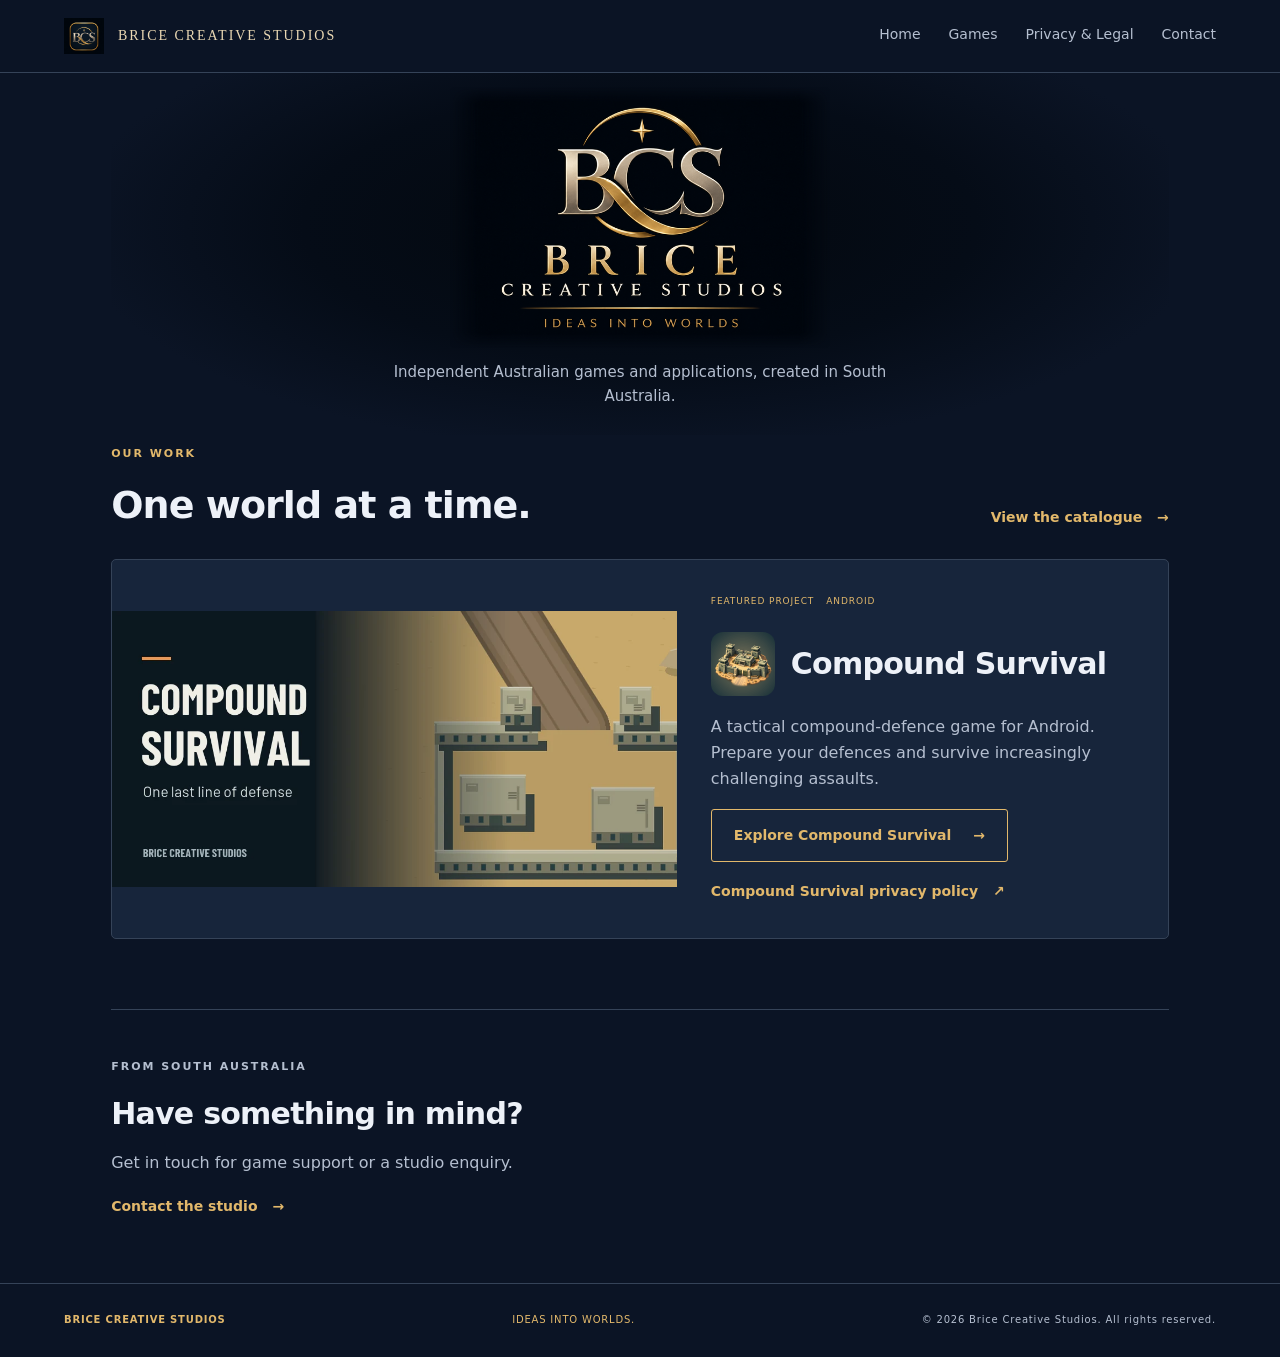
==== commit d651e83c: "Publish v2.6 compact branding, five battlefields and legal return navigation" ====
--- a/index.html
+++ b/index.html
@@ -1,4 +1,4 @@
 <!doctype html>
-<html lang="en-AU"><head><meta charset="utf-8"><meta name="viewport" content="width=device-width, initial-scale=1"><meta name="theme-color" content="#101b30"><meta name="description" content="Home — Brice Creative Studios. Independent Australian game and application development."><title>Home | Brice Creative Studios</title><link rel="stylesheet" href="style.css"><script src="legacy-navigation.js" defer></script><link rel="icon" type="image/x-icon" href="assets/favicon.ico"></head><body>
-<a class="skip-link" href="#main">Skip to content</a><header class="site-header home-header"><a class="home-logo" href="index.html" aria-label="Brice Creative Studios home"><img src="assets/BCS_Official_Full_Logo_Web.png" width="706" height="484" alt="BRICE CREATIVE STUDIOS — IDEAS INTO WORLDS." fetchpriority="high"></a><nav aria-label="Main navigation"><a href="index.html" aria-current="page">Home</a><a href="games.html">Games</a><a href="privacy-legal.html">Privacy &amp; Legal</a><a href="contact.html">Contact</a></nav></header>
-<main id="main"><section class="home-intro"><h1>IDEAS INTO <em>WORLDS.</em></h1><p>Independent Australian games and applications, created in South Australia.</p></section><section id="games" class="featured"><div class="section-heading"><div><p class="eyebrow">OUR WORK</p><h2>One world at a time.</h2></div><a class="text-link" href="games.html">View the catalogue <span aria-hidden="true">→</span></a></div><article class="game-card"><img src="assets/compound-survival-feature.webp" width="1024" height="500" alt="Compound Survival promotional artwork showing a desert compound and defensive walls."><div class="game-body"><div class="game-meta"><span>FEATURED PROJECT</span><span>ANDROID</span></div><div class="game-title"><img class="game-icon" src="assets/compound-survival-icon-256.png" srcset="assets/compound-survival-icon-256.png 256w, assets/compound-survival-icon-512.png 512w" sizes="64px" width="512" height="512" alt="Official Compound Survival app icon"><h2>Compound Survival</h2></div><p>A tactical compound-defence game for Android. Prepare your defences and survive increasingly challenging assaults.</p><p><a class="button button-outline" href="compound-survival.html">Explore Compound Survival <span aria-hidden="true">→</span></a></p><a class="text-link" href="privacy-policy.html">Compound Survival privacy policy <span aria-hidden="true">↗</span></a></div></article></section><section id="contact" class="closing"><p class="eyebrow">FROM SOUTH AUSTRALIA</p><h2>Have something in mind?</h2><p>Get in touch for game support or a studio enquiry.</p><a class="text-link" href="contact.html">Contact the studio <span aria-hidden="true">→</span></a></section></main><footer><a href="index.html">BRICE CREATIVE STUDIOS</a><span>IDEAS INTO WORLDS.</span><small>© 2026 Brice Creative Studios. All rights reserved.</small></footer></body></html>+<html lang="en-AU"><head><meta charset="utf-8"><meta name="viewport" content="width=device-width, initial-scale=1"><meta name="theme-color" content="#101b30"><meta name="description" content="Home — Brice Creative Studios. Independent Australian game and application development."><title>Home | Brice Creative Studios</title><link rel="stylesheet" href="style.css?v=2.6"><script src="legacy-navigation.js" defer></script><link rel="icon" type="image/x-icon" href="assets/favicon.ico"></head><body>
+<a class="skip-link" href="#main">Skip to content</a><header class="site-header"><a class="brand" href="index.html" aria-current="page"><img class="brand-emblem" src="assets/BCS_Official_Emblem_Web.png" width="256" height="231" alt="BCS approved emblem"><span>BRICE CREATIVE STUDIOS</span></a><nav aria-label="Main navigation"><a href="index.html">Home</a><a href="games.html">Games</a><a href="privacy-legal.html">Privacy &amp; Legal</a><a href="contact.html">Contact</a></nav></header>
+<main id="main"><section class="studio-hero" aria-labelledby="studio-title"><h1 id="studio-title" class="visually-hidden">Brice Creative Studios</h1><div class="hero-logo-blend"><img src="assets/BCS_Official_Full_Logo_Web.png" width="706" height="484" alt="BRICE CREATIVE STUDIOS — IDEAS INTO WORLDS." fetchpriority="high"></div><p>Independent Australian games and applications, created in South Australia.</p></section><section id="games" class="featured"><div class="section-heading"><div><p class="eyebrow">OUR WORK</p><h2>One world at a time.</h2></div><a class="text-link" href="games.html">View the catalogue <span aria-hidden="true">→</span></a></div><article class="game-card"><img src="assets/compound-survival-feature.webp" width="1024" height="500" alt="Compound Survival promotional artwork showing a desert compound and defensive walls."><div class="game-body"><div class="game-meta"><span>FEATURED PROJECT</span><span>ANDROID</span></div><div class="game-title"><img class="game-icon" src="assets/compound-survival-icon-256.png" srcset="assets/compound-survival-icon-256.png 256w, assets/compound-survival-icon-512.png 512w" sizes="64px" width="512" height="512" alt="Official Compound Survival app icon"><h2>Compound Survival</h2></div><p>A tactical compound-defence game for Android. Prepare your defences and survive increasingly challenging assaults.</p><p><a class="button button-outline" href="compound-survival.html">Explore Compound Survival <span aria-hidden="true">→</span></a></p><a class="text-link" href="privacy-policy.html">Compound Survival privacy policy <span aria-hidden="true">↗</span></a></div></article></section><section id="contact" class="closing"><p class="eyebrow">FROM SOUTH AUSTRALIA</p><h2>Have something in mind?</h2><p>Get in touch for game support or a studio enquiry.</p><a class="text-link" href="contact.html">Contact the studio <span aria-hidden="true">→</span></a></section></main><footer><a href="index.html">BRICE CREATIVE STUDIOS</a><span>IDEAS INTO WORLDS.</span><small>© 2026 Brice Creative Studios. All rights reserved.</small></footer></body></html>
--- a/style.css
+++ b/style.css
@@ -1,15 +1,22 @@
-:root{color-scheme:dark;--navy:#101b30;--deep:#0b1425;--panel:#17253b;--gold:#e2b86b;--text:#edf1f8;--muted:#b5bfd0;--line:#354358}*{box-sizing:border-box}html{scroll-behavior:auto}body{margin:0;background:var(--deep);color:var(--text);font:16px/1.65 system-ui,-apple-system,BlinkMacSystemFont,"Segoe UI",Arial,sans-serif}a{color:var(--gold);text-underline-offset:5px}a:hover{color:#ffe0a8}a:focus-visible{outline:3px solid #fff;outline-offset:6px}.skip-link{position:absolute;left:16px;top:-100px;background:var(--gold);color:var(--deep);padding:12px;z-index:3}.skip-link:focus{top:12px}.site-header{max-width:1280px;margin:auto;padding:26px 5%;display:flex;align-items:center;justify-content:space-between;gap:28px;border-bottom:1px solid var(--line)}.brand{display:flex;gap:14px;align-items:center;text-decoration:none;color:var(--text);font-size:12px;line-height:1.4;letter-spacing:.12em;font-weight:750}.monogram{border:1px solid var(--gold);border-radius:50%;width:48px;height:48px;display:grid;place-items:center;color:var(--gold);font:17px Georgia,serif}nav{display:flex;gap:30px;flex-wrap:wrap}nav a{font-size:14px;color:var(--muted);text-decoration:none;padding:8px 0;border-bottom:2px solid transparent}nav a[aria-current=page]{color:var(--gold);border-color:var(--gold)}main{max-width:1160px;margin:auto;padding:0 4%}.eyebrow{color:var(--gold);font-size:11px;letter-spacing:.18em;font-weight:700;margin:0 0 20px}h1,h2,p{margin-top:0}h1{font-size:clamp(48px,6.8vw,88px);line-height:1.04;letter-spacing:-.05em;font-weight:600;margin-bottom:26px}h1 em{font-family:Georgia,serif;font-weight:400;color:var(--gold)}h2{font-size:clamp(26px,3vw,38px);line-height:1.2;font-weight:550;letter-spacing:-.025em;margin-bottom:18px}.lead{font-size:19px;line-height:1.65;max-width:540px;color:var(--text)}.muted{color:var(--muted);max-width:450px}.hero{display:grid;grid-template-columns:1.4fr 1fr;gap:56px;padding:90px 0 92px;align-items:center}.hero-copy .button{margin-top:14px}.studio-seal{aspect-ratio:1;max-width:330px;width:100%;margin:auto;border:1px solid #8c7858;border-radius:50%;display:flex;flex-direction:column;align-items:center;justify-content:center;position:relative;background:radial-gradient(circle,#1d2d43,var(--deep) 72%);outline:1px solid #384052;outline-offset:14px}.studio-seal strong{font:clamp(64px,8vw,104px) Georgia,serif;color:var(--gold);font-weight:400;letter-spacing:-.08em;margin:15px 0}.seal-top,.seal-bottom{font-size:9px;letter-spacing:.16em;color:var(--muted)}.seal-bottom{color:var(--gold)}.button{display:inline-flex;align-items:center;justify-content:space-between;gap:22px;padding:14px 22px;background:var(--gold);border:1px solid var(--gold);color:var(--deep);text-decoration:none;font-size:14px;font-weight:700;border-radius:3px}.button:hover{background:#f4ce8b;color:var(--deep)}.button-outline{background:transparent;color:var(--gold);flex-shrink:0}.text-link{font-size:14px;font-weight:600;text-decoration:none}.text-link span{margin-left:10px}.section-heading{display:flex;justify-content:space-between;align-items:end;gap:20px;margin-bottom:30px}.section-heading h2{margin:0}.game-card{border:1px solid var(--line);background:var(--panel);border-radius:5px;overflow:hidden;display:grid;grid-template-columns:1.15fr 1fr}.game-card img{display:block;width:100%;height:100%;object-fit:cover;min-height:285px}.game-body{padding:34px}.game-meta{display:flex;gap:12px;flex-wrap:wrap;color:var(--gold);font-size:9px;letter-spacing:.1em;margin-bottom:23px}.game-body h2{font-size:30px}.game-body p,.closing p,.legal-row p,.contact-panel p,.contact-aside p{color:var(--muted)}.closing{border-top:1px solid var(--line);margin-top:70px;padding:48px 0 64px;max-width:100%}.closing h2{font-size:30px}.closing p{max-width:600px}.page-intro{padding:76px 0 44px}.page-intro h1{font-size:clamp(48px,6vw,76px)}.catalogue{display:grid;gap:30px}.legal-row{display:flex;align-items:center;justify-content:space-between;gap:40px;padding:32px;border:1px solid var(--line);background:var(--panel);border-radius:5px}.legal-row p{max-width:580px;margin-bottom:0}.legal-row .eyebrow{margin-bottom:14px}.contact-grid{display:grid;grid-template-columns:1.4fr 1fr;gap:24px;margin-bottom:80px}.contact-panel{padding:38px;background:var(--panel);border:1px solid var(--line);border-radius:5px}.contact-panel h2{font-size:26px}.email{font-size:clamp(17px,2.2vw,25px);display:inline-block;overflow-wrap:anywhere;max-width:100%;margin:8px 0 28px;text-decoration:none}.contact-panel p:last-child{margin:0;max-width:460px}.contact-aside{padding:38px 26px}.contact-aside h2{font-size:28px}footer{border-top:1px solid var(--line);max-width:1280px;margin:auto;padding:28px 5%;display:flex;align-items:center;justify-content:space-between;flex-wrap:wrap;gap:18px;color:var(--muted);font-size:10px;letter-spacing:.08em}footer a{text-decoration:none;font-weight:700}footer span{color:var(--gold)}footer small{font-size:10px}/* Existing policy selectors retained for its unchanged HTML. */.policy{max-width:850px}.policy h1{line-height:1.15}.policy h2{letter-spacing:normal}.policy .site-header{max-width:1280px}@media(max-width:760px){.site-header{flex-direction:column;align-items:flex-start;padding:22px 6%;gap:16px}nav{width:100%;justify-content:space-between;gap:10px}nav a{font-size:12px;min-height:44px;display:flex;align-items:center}main{padding:0 6%}.hero{grid-template-columns:1fr;padding:50px 0 58px;gap:45px}.hero h1{font-size:clamp(48px,12vw,76px)}.studio-seal{max-width:220px;margin:12px auto 16px}.studio-seal strong{font-size:70px}.lead{font-size:17px}.game-card{grid-template-columns:1fr}.game-card img{height:auto;min-height:0;aspect-ratio:1024/500}.game-body{padding:25px}.section-heading{align-items:start;flex-direction:column;gap:16px}.section-heading h2{font-size:30px}.closing{margin-top:45px;padding:34px 0 44px}.page-intro{padding:48px 0 26px}.legal-row{flex-direction:column;align-items:start;padding:25px;gap:25px}.contact-grid{grid-template-columns:1fr;gap:0;margin-bottom:44px}.contact-panel{padding:25px}.contact-aside{padding:34px 0 0}footer{padding:24px 6%;flex-direction:column;align-items:flex-start;gap:12px}}@media(prefers-reduced-motion:reduce){html{scroll-behavior:auto}}
-
-/* v2.1: supplied original approved logos, no crop or retouch. */
-.brand-emblem{display:block;width:48px;height:auto;flex-shrink:0;object-fit:contain}.studio-logo{width:100%;max-width:353px;margin:auto}.studio-logo img{display:block;width:100%;height:auto;object-fit:contain}@media(max-width:760px){.studio-logo{max-width:300px;margin:12px auto 16px}}
-.monogram{display:block;width:48px;height:44px;flex-shrink:0;padding:0;border:0;border-radius:0;font-size:0;background:url("assets/BCS_Official_Emblem_Web.png") center/contain no-repeat}
-
-/* v2.4: Compound Survival catalogue and accessible, dependency-free gallery. */
-.game-title{display:flex;align-items:center;gap:16px;margin-bottom:18px}.game-title h2{margin:0}.game-card .game-icon,.game-icon{display:block;width:56px;height:56px;min-height:0;object-fit:contain;border-radius:12px;flex-shrink:0}.game-heading{display:flex;align-items:center;gap:28px;margin-top:32px}.game-heading .large{width:112px;height:112px;border-radius:22px}.game-heading h1{font-size:clamp(42px,6vw,76px)}.game-intro .lead{margin-top:22px}.release-note{border-left:3px solid var(--gold);padding:18px 24px;background:var(--panel);max-width:720px;margin-top:28px}.release-note p{margin:8px 0 0;color:var(--muted)}.feature-art{display:block;width:100%;height:auto;border-radius:5px}.art-caption{font-size:12px;color:var(--muted);margin-top:10px}.game-details{display:grid;grid-template-columns:1.4fr 1fr;gap:64px;padding:58px 0}.game-details p{color:var(--muted)}.game-details aside{padding:25px;background:var(--panel);border:1px solid var(--line)}.game-details aside h2{font-size:24px}dl{display:grid;grid-template-columns:90px 1fr;gap:10px;margin-bottom:22px}dt{color:var(--muted)}dd{margin:0}button{font:inherit;cursor:pointer;color:var(--text);background:var(--panel);border:1px solid #6c7b91;border-radius:4px;min-height:44px;padding:10px 16px}button:hover{border-color:var(--gold);color:var(--gold)}button:focus-visible{outline:3px solid white;outline-offset:4px}[hidden]{display:none!important}.gallery-stage{display:block;max-width:420px;margin:auto;touch-action:pan-y;cursor:zoom-in}.gallery-stage img{display:block;width:100%;height:auto;border:1px solid var(--line);border-radius:6px}.gallery-controls{display:flex;align-items:center;justify-content:space-between;gap:16px;margin:20px 0}.gallery-controls p{font-size:13px;color:var(--muted);text-align:center;margin:0;flex:1}.gallery-thumbnails{display:flex;gap:16px;overflow-x:auto;padding:12px 5px 20px;scroll-snap-type:x mandatory}.gallery-thumb{display:block;flex:0 0 120px;border:2px solid transparent;border-radius:5px;padding:3px;scroll-snap-align:start}.gallery-thumb[aria-current=true]{border-color:var(--gold)}.gallery-thumb img{display:block;width:100%;height:auto;border-radius:3px}.action-links{display:flex;align-items:center;gap:24px;flex-wrap:wrap}dialog{background:var(--deep);color:var(--text);border:1px solid var(--gold);border-radius:8px;padding:16px;width:min(900px,96vw);max-height:95dvh;overflow:auto}dialog::backdrop{background:#000c}.dialog-bar{display:flex;justify-content:space-between;align-items:center;gap:16px;margin-bottom:12px}.dialog-bar h2{font-size:18px;margin:0}#dialog-image{display:block;width:auto;max-width:100%;height:auto;max-height:72dvh;object-fit:contain;margin:auto;touch-action:pan-y}@media(max-width:760px){.game-heading{gap:16px;align-items:flex-start}.game-heading .large{width:76px;height:76px;border-radius:15px}.game-heading h1{font-size:40px}.game-heading .eyebrow{font-size:9px;letter-spacing:.1em;margin-bottom:14px}.game-details{grid-template-columns:1fr;gap:24px;padding:36px 0}.gallery-controls{gap:8px;flex-wrap:wrap}.gallery-controls p{order:3;flex-basis:100%}.gallery-controls button{flex:1}.gallery-thumb{flex-basis:96px}.game-title h2{font-size:26px}.game-card .game-icon{width:48px;height:48px}}
+:root{color-scheme:dark;--navy:#101b30;--deep:#0b1425;--panel:#17253b;--gold:#e2b86b;--text:#edf1f8;--muted:#b5bfd0;--line:#354358}*{box-sizing:border-box}html{scroll-behavior:auto}body{margin:0;background:var(--deep);color:var(--text);font:16px/1.65 system-ui,-apple-system,BlinkMacSystemFont,"Segoe UI",Arial,sans-serif}a{color:var(--gold);text-underline-offset:5px}a:hover{color:#ffe0a8}a:focus-visible{outline:3px solid #fff;outline-offset:6px}.skip-link{position:absolute;left:16px;top:-100px;background:var(--gold);color:var(--deep);padding:12px;z-index:3}.skip-link:focus{top:12px}.site-header{max-width:1280px;margin:auto;padding:26px 5%;display:flex;align-items:center;justify-content:space-between;gap:28px;border-bottom:1px solid var(--line)}.brand{display:flex;gap:14px;align-items:center;text-decoration:none;color:var(--text);font-size:12px;line-height:1.4;letter-spacing:.12em;font-weight:750}.monogram{border:1px solid var(--gold);border-radius:50%;width:48px;height:48px;display:grid;place-items:center;color:var(--gold);font:17px Georgia,serif}nav{display:flex;gap:30px;flex-wrap:wrap}nav a{font-size:14px;color:var(--muted);text-decoration:none;padding:8px 0;border-bottom:2px solid transparent}nav a[aria-current=page]{color:var(--gold);border-color:var(--gold)}main{max-width:1160px;margin:auto;padding:0 4%}.eyebrow{color:var(--gold);font-size:11px;letter-spacing:.18em;font-weight:700;margin:0 0 20px}h1,h2,p{margin-top:0}h1{font-size:clamp(48px,6.8vw,88px);line-height:1.04;letter-spacing:-.05em;font-weight:600;margin-bottom:26px}h1 em{font-family:Georgia,serif;font-weight:400;color:var(--gold)}h2{font-size:clamp(26px,3vw,38px);line-height:1.2;font-weight:550;letter-spacing:-.025em;margin-bottom:18px}.lead{font-size:19px;line-height:1.65;max-width:540px;color:var(--text)}.muted{color:var(--muted);max-width:450px}.hero{display:grid;grid-template-columns:1.4fr 1fr;gap:56px;padding:90px 0 92px;align-items:center}.hero-copy .button{margin-top:14px}.studio-seal{aspect-ratio:1;max-width:330px;width:100%;margin:auto;border:1px solid #8c7858;border-radius:50%;display:flex;flex-direction:column;align-items:center;justify-content:center;position:relative;background:radial-gradient(circle,#1d2d43,var(--deep) 72%);outline:1px solid #384052;outline-offset:14px}.studio-seal strong{font:clamp(64px,8vw,104px) Georgia,serif;color:var(--gold);font-weight:400;letter-spacing:-.08em;margin:15px 0}.seal-top,.seal-bottom{font-size:9px;letter-spacing:.16em;color:var(--muted)}.seal-bottom{color:var(--gold)}.button{display:inline-flex;align-items:center;justify-content:space-between;gap:22px;padding:14px 22px;background:var(--gold);border:1px solid var(--gold);color:var(--deep);text-decoration:none;font-size:14px;font-weight:700;border-radius:3px}.button:hover{background:#f4ce8b;color:var(--deep)}.button-outline{background:transparent;color:var(--gold);flex-shrink:0}.text-link{font-size:14px;font-weight:600;text-decoration:none}.text-link span{margin-left:10px}.section-heading{display:flex;justify-content:space-between;align-items:end;gap:20px;margin-bottom:30px}.section-heading h2{margin:0}.game-card{border:1px solid var(--line);background:var(--panel);border-radius:5px;overflow:hidden;display:grid;grid-template-columns:1.15fr 1fr}.game-card img{display:block;width:100%;height:100%;object-fit:cover;min-height:285px}.game-body{padding:34px}.game-meta{display:flex;gap:12px;flex-wrap:wrap;color:var(--gold);font-size:9px;letter-spacing:.1em;margin-bottom:23px}.game-body h2{font-size:30px}.game-body p,.closing p,.legal-row p,.contact-panel p,.contact-aside p{color:var(--muted)}.closing{border-top:1px solid var(--line);margin-top:70px;padding:48px 0 64px;max-width:100%}.closing h2{font-size:30px}.closing p{max-width:600px}.page-intro{padding:76px 0 44px}.page-intro h1{font-size:clamp(48px,6vw,76px)}.catalogue{display:grid;gap:30px}.legal-row{display:flex;align-items:center;justify-content:space-between;gap:40px;padding:32px;border:1px solid var(--line);background:var(--panel);border-radius:5px}.legal-row p{max-width:580px;margin-bottom:0}.legal-row .eyebrow{margin-bottom:14px}.contact-grid{display:grid;grid-template-columns:1.4fr 1fr;gap:24px;margin-bottom:80px}.contact-panel{padding:38px;background:var(--panel);border:1px solid var(--line);border-radius:5px}.contact-panel h2{font-size:26px}.email{font-size:clamp(17px,2.2vw,25px);display:inline-block;overflow-wrap:anywhere;max-width:100%;margin:8px 0 28px;text-decoration:none}.contact-panel p:last-child{margin:0;max-width:460px}.contact-aside{padding:38px 26px}.contact-aside h2{font-size:28px}footer{border-top:1px solid var(--line);max-width:1280px;margin:auto;padding:28px 5%;display:flex;align-items:center;justify-content:space-between;flex-wrap:wrap;gap:18px;color:var(--muted);font-size:10px;letter-spacing:.08em}footer a{text-decoration:none;font-weight:700}footer span{color:var(--gold)}footer small{font-size:10px}/* Existing policy selectors retained for its unchanged HTML. */.policy{max-width:850px}.policy h1{line-height:1.15}.policy h2{letter-spacing:normal}.policy .site-header{max-width:1280px}@media(max-width:760px){.site-header{flex-direction:column;align-items:flex-start;padding:22px 6%;gap:16px}nav{width:100%;justify-content:space-between;gap:10px}nav a{font-size:12px;min-height:44px;display:flex;align-items:center}main{padding:0 6%}.hero{grid-template-columns:1fr;padding:50px 0 58px;gap:45px}.hero h1{font-size:clamp(48px,12vw,76px)}.studio-seal{max-width:220px;margin:12px auto 16px}.studio-seal strong{font-size:70px}.lead{font-size:17px}.game-card{grid-template-columns:1fr}.game-card img{height:auto;min-height:0;aspect-ratio:1024/500}.game-body{padding:25px}.section-heading{align-items:start;flex-direction:column;gap:16px}.section-heading h2{font-size:30px}.closing{margin-top:45px;padding:34px 0 44px}.page-intro{padding:48px 0 26px}.legal-row{flex-direction:column;align-items:start;padding:25px;gap:25px}.contact-grid{grid-template-columns:1fr;gap:0;margin-bottom:44px}.contact-panel{padding:25px}.contact-aside{padding:34px 0 0}footer{padding:24px 6%;flex-direction:column;align-items:flex-start;gap:12px}}@media(prefers-reduced-motion:reduce){html{scroll-behavior:auto}}
+
+/* v2.1: supplied original approved logos, no crop or retouch. */
+.brand-emblem{display:block;width:48px;height:auto;flex-shrink:0;object-fit:contain}.studio-logo{width:100%;max-width:353px;margin:auto}.studio-logo img{display:block;width:100%;height:auto;object-fit:contain}@media(max-width:760px){.studio-logo{max-width:300px;margin:12px auto 16px}}
+.monogram{display:block;width:48px;height:44px;flex-shrink:0;padding:0;border:0;border-radius:0;font-size:0;background:url("assets/BCS_Official_Emblem_Web.png") center/contain no-repeat}
+
+/* v2.4: Compound Survival catalogue and accessible, dependency-free gallery. */
+.game-title{display:flex;align-items:center;gap:16px;margin-bottom:18px}.game-title h2{margin:0}.game-card .game-icon,.game-icon{display:block;width:56px;height:56px;min-height:0;object-fit:contain;border-radius:12px;flex-shrink:0}.game-heading{display:flex;align-items:center;gap:28px;margin-top:32px}.game-heading .large{width:112px;height:112px;border-radius:22px}.game-heading h1{font-size:clamp(42px,6vw,76px)}.game-intro .lead{margin-top:22px}.release-note{border-left:3px solid var(--gold);padding:18px 24px;background:var(--panel);max-width:720px;margin-top:28px}.release-note p{margin:8px 0 0;color:var(--muted)}.feature-art{display:block;width:100%;height:auto;border-radius:5px}.art-caption{font-size:12px;color:var(--muted);margin-top:10px}.game-details{display:grid;grid-template-columns:1.4fr 1fr;gap:64px;padding:58px 0}.game-details p{color:var(--muted)}.game-details aside{padding:25px;background:var(--panel);border:1px solid var(--line)}.game-details aside h2{font-size:24px}dl{display:grid;grid-template-columns:90px 1fr;gap:10px;margin-bottom:22px}dt{color:var(--muted)}dd{margin:0}button{font:inherit;cursor:pointer;color:var(--text);background:var(--panel);border:1px solid #6c7b91;border-radius:4px;min-height:44px;padding:10px 16px}button:hover{border-color:var(--gold);color:var(--gold)}button:focus-visible{outline:3px solid white;outline-offset:4px}[hidden]{display:none!important}.gallery-stage{display:block;max-width:420px;margin:auto;touch-action:pan-y;cursor:zoom-in}.gallery-stage img{display:block;width:100%;height:auto;border:1px solid var(--line);border-radius:6px}.gallery-controls{display:flex;align-items:center;justify-content:space-between;gap:16px;margin:20px 0}.gallery-controls p{font-size:13px;color:var(--muted);text-align:center;margin:0;flex:1}.gallery-thumbnails{display:flex;gap:16px;overflow-x:auto;padding:12px 5px 20px;scroll-snap-type:x mandatory}.gallery-thumb{display:block;flex:0 0 120px;border:2px solid transparent;border-radius:5px;padding:3px;scroll-snap-align:start}.gallery-thumb[aria-current=true]{border-color:var(--gold)}.gallery-thumb img{display:block;width:100%;height:auto;border-radius:3px}.action-links{display:flex;align-items:center;gap:24px;flex-wrap:wrap}dialog{background:var(--deep);color:var(--text);border:1px solid var(--gold);border-radius:8px;padding:16px;width:min(900px,96vw);max-height:95dvh;overflow:auto}dialog::backdrop{background:#000c}.dialog-bar{display:flex;justify-content:space-between;align-items:center;gap:16px;margin-bottom:12px}.dialog-bar h2{font-size:18px;margin:0}#dialog-image{display:block;width:auto;max-width:100%;height:auto;max-height:72dvh;object-fit:contain;margin:auto;touch-action:pan-y}@media(max-width:760px){.game-heading{gap:16px;align-items:flex-start}.game-heading .large{width:76px;height:76px;border-radius:15px}.game-heading h1{font-size:40px}.game-heading .eyebrow{font-size:9px;letter-spacing:.1em;margin-bottom:14px}.game-details{grid-template-columns:1fr;gap:24px;padding:36px 0}.gallery-controls{gap:8px;flex-wrap:wrap}.gallery-controls p{order:3;flex-basis:100%}.gallery-controls button{flex:1}.gallery-thumb{flex-basis:96px}.game-title h2{font-size:26px}.game-card .game-icon{width:48px;height:48px}}
 
 /* v2.5: identity first, artwork first, viewport-bounded gallery. */
-.home-header{flex-direction:column;gap:8px;padding:20px 5% 12px;align-items:center}.home-logo{display:block;width:min(420px,100%)}.home-logo img{display:block;width:100%;height:auto}.home-header nav{justify-content:center;gap:32px}.home-intro{text-align:center;padding:24px 0 30px}.home-intro h1{font-size:clamp(24px,3vw,38px);letter-spacing:.02em;margin:0 0 10px}.home-intro p{color:var(--muted);margin:0}.game-card>img{object-fit:contain;min-height:0;height:auto;aspect-ratio:1024/500;align-self:center}.game-card .game-icon{width:64px;height:64px;aspect-ratio:1;min-height:0;object-fit:contain}.game-opening{display:grid;grid-template-columns:1fr 1.1fr;gap:36px;align-items:center;padding:32px 0 36px}.game-heading{margin:0;gap:20px}.game-heading h1{font-size:clamp(38px,4.5vw,64px);margin-bottom:0}.game-heading .eyebrow{font-size:10px;margin-bottom:12px}.game-opening .lead{margin:20px 0 10px;font-size:20px}.game-opening-copy>p:not(.lead){color:var(--muted);margin-bottom:18px}.opening-art{margin:0}.opening-art figcaption{font-size:12px;color:var(--muted);margin-top:8px}.screenshots{padding-top:8px}.screenshots .section-heading{margin-bottom:14px}.capture-note{font-size:13px;color:var(--muted);max-width:820px}.gallery-hint{text-align:center;font-size:12px;color:var(--muted);margin-top:10px}#gallery{height:min(780px,calc(100svh - 24px));height:min(780px,calc(100dvh - 24px));display:grid;grid-template-rows:minmax(100px,1fr) auto auto auto;gap:8px;padding:12px;background:#080f1c;border:1px solid var(--line);border-radius:8px;scroll-margin-top:12px;max-width:900px;margin:auto}.gallery-stage{display:flex;justify-content:center;align-items:center;max-width:none;width:100%;height:100%;min-height:0;margin:0}.gallery-stage img{display:block;width:auto;height:100%;max-width:100%;max-height:100%;object-fit:contain;border:0;border-radius:3px}.gallery-controls{display:flex;flex-wrap:nowrap;gap:12px;margin:0;justify-content:space-between}.gallery-controls button{min-width:112px;min-height:48px;flex:0 1 180px}.gallery-caption{font-size:13px;line-height:1.4;text-align:center;margin:0;color:var(--muted);min-height:20px}.gallery-thumbnails{justify-content:center;gap:12px;overflow-x:auto;padding:0;min-height:58px;scroll-snap-type:none}.gallery-thumb{flex:0 0 38px;height:58px;padding:2px;border-radius:3px}.gallery-thumb img{width:100%;height:100%;object-fit:contain;border-radius:0}#screenshot-dialog{width:min(900px,calc(100vw - 24px));height:calc(100svh - 24px);height:calc(100dvh - 24px);max-height:calc(100dvh - 24px);padding:12px;overflow:hidden}#screenshot-dialog[open]{display:grid;grid-template-rows:auto minmax(0,1fr) auto auto;gap:10px}.dialog-bar{margin:0;min-height:48px}.dialog-bar h2{font-size:16px}#dialog-close{min-height:48px;min-width:88px}#dialog-image{width:100%;height:100%;min-height:0;max-height:100%;max-width:100%;object-fit:contain}nav a[aria-current=location]{color:var(--gold);border-color:var(--gold)}
+.home-header{flex-direction:column;gap:8px;padding:20px 5% 12px;align-items:center}.home-logo{display:block;width:min(420px,100%)}.home-logo img{display:block;width:100%;height:auto}.home-header nav{justify-content:center;gap:32px}.home-intro{text-align:center;padding:24px 0 30px}.home-intro h1{font-size:clamp(24px,3vw,38px);letter-spacing:.02em;margin:0 0 10px}.home-intro p{color:var(--muted);margin:0}.game-card>img{object-fit:contain;min-height:0;height:auto;aspect-ratio:1024/500;align-self:center}.game-card .game-icon{width:64px;height:64px;aspect-ratio:1;min-height:0;object-fit:contain}.game-opening{display:grid;grid-template-columns:1fr 1.1fr;gap:36px;align-items:center;padding:32px 0 36px}.game-heading{margin:0;gap:20px}.game-heading h1{font-size:clamp(38px,4.5vw,64px);margin-bottom:0}.game-heading .eyebrow{font-size:10px;margin-bottom:12px}.game-opening .lead{margin:20px 0 10px;font-size:20px}.game-opening-copy>p:not(.lead){color:var(--muted);margin-bottom:18px}.opening-art{margin:0}.opening-art figcaption{font-size:12px;color:var(--muted);margin-top:8px}.screenshots{padding-top:8px}.screenshots .section-heading{margin-bottom:14px}.capture-note{font-size:13px;color:var(--muted);max-width:820px}.gallery-hint{text-align:center;font-size:12px;color:var(--muted);margin-top:10px}#gallery{height:min(780px,calc(100vh - 24px));height:min(780px,calc(100svh - 24px));height:min(780px,calc(100dvh - 24px));display:grid;grid-template-rows:minmax(100px,1fr) auto auto auto;gap:8px;padding:12px;background:#080f1c;border:1px solid var(--line);border-radius:8px;scroll-margin-top:12px;max-width:900px;margin:auto}.gallery-stage{display:flex;justify-content:center;align-items:center;max-width:none;width:100%;height:100%;min-height:0;margin:0}.gallery-stage img{display:block;width:auto;height:100%;max-width:100%;max-height:100%;object-fit:contain;border:0;border-radius:3px}.gallery-controls{display:flex;flex-wrap:nowrap;gap:12px;margin:0;justify-content:space-between}.gallery-controls button{min-width:112px;min-height:48px;flex:0 1 180px}.gallery-caption{font-size:13px;line-height:1.4;text-align:center;margin:0;color:var(--muted);min-height:20px}.gallery-thumbnails{justify-content:center;gap:12px;overflow-x:auto;padding:0;min-height:58px;scroll-snap-type:none}.gallery-thumb{flex:0 0 38px;height:58px;padding:2px;border-radius:3px}.gallery-thumb img{width:100%;height:100%;object-fit:contain;border-radius:0}#screenshot-dialog{width:min(900px,calc(100vw - 24px));height:calc(100vh - 24px);height:calc(100svh - 24px);height:calc(100dvh - 24px);max-height:calc(100vh - 24px);max-height:calc(100dvh - 24px);padding:12px;overflow:hidden}#screenshot-dialog[open]{display:grid;grid-template-rows:auto minmax(0,1fr) auto auto;gap:10px}.dialog-bar{margin:0;min-height:48px}.dialog-bar h2{font-size:16px}#dialog-close{min-height:48px;min-width:88px}#dialog-image{width:100%;height:100%;min-height:0;max-height:100%;max-width:100%;object-fit:contain}nav a[aria-current=location]{color:var(--gold);border-color:var(--gold)}
 @media(max-width:760px){.site-header{padding:14px 6%;gap:8px}.home-header{padding:12px 6% 8px;gap:8px;align-items:center}.home-logo{width:min(290px,100%)}.home-header nav{justify-content:space-between;gap:8px}nav a{font-size:12px;min-height:44px}.home-intro{padding:20px 0 26px}.home-intro h1{font-size:25px}.home-intro p{font-size:14px}.game-opening{grid-template-columns:1fr;gap:22px;padding:24px 0 28px}.game-heading{gap:16px;align-items:center}.game-heading .large{width:80px;height:80px;aspect-ratio:1}.game-heading h1{font-size:38px}.game-heading .eyebrow{font-size:9px;letter-spacing:.08em;margin-bottom:8px}.game-opening .lead{font-size:18px;margin:18px 0 8px}.game-opening-copy>p:not(.lead){font-size:14px;line-height:1.6}.game-opening .button{padding:12px 18px;min-height:48px}.opening-art figcaption{font-size:11px}.screenshots .section-heading h2{font-size:28px}.capture-note{font-size:12px}#gallery{gap:8px;padding:10px}.gallery-controls{gap:12px;flex-wrap:nowrap}.gallery-controls button{min-width:0;min-height:48px;flex:1}.gallery-caption{font-size:12px}.gallery-thumbnails{gap:12px}.gallery-thumb{flex-basis:38px}.game-card .game-icon{width:64px;height:64px}.game-details{padding:32px 0}.game-details aside p{font-size:14px}}
+
+.combat-preview{display:flex;justify-content:center;gap:16px;padding:12px;background:#080f1c;border:1px solid var(--line);border-radius:6px}.combat-preview img{display:block;width:auto;max-width:calc(50% - 8px);height:320px;object-fit:contain;min-width:0}.opening-art figcaption{text-align:center}@media(max-width:760px){.combat-preview{gap:10px;padding:10px}.combat-preview img{height:230px;max-width:calc(50% - 5px)}}
+
+
+/* v2.6 targeted compact branding and gallery corrections. */
+.site-header{display:flex;flex-direction:row;align-items:center;justify-content:space-between;padding:14px 5%;gap:20px}.brand{font-family:Georgia,"Times New Roman",serif;font-size:14px;font-weight:500;letter-spacing:.14em;line-height:1.4;color:#ead8b3}.brand span{color:#ead8b3}.brand-emblem{width:40px;height:auto}.site-header nav{gap:28px}.site-header nav a{min-height:44px;display:flex;align-items:center}.visually-hidden{position:absolute!important;width:1px;height:1px;padding:0;margin:-1px;overflow:hidden;clip:rect(0,0,0,0);white-space:nowrap;border:0}.studio-hero{text-align:center;padding:14px 0 26px;background:radial-gradient(ellipse at 50% 42%,#03080e 0%,#050c17 45%,#0b1425 76%);margin-bottom:10px}.hero-logo-blend{width:min(380px,100%);margin:0 auto}.hero-logo-blend img{display:block;width:100%;height:auto;mask-image:linear-gradient(to right,transparent,#000 5%,#000 95%,transparent),linear-gradient(to bottom,transparent,#000 3%,#000 97%,transparent);mask-composite:intersect;-webkit-mask-image:linear-gradient(to right,transparent,#000 5%,#000 95%,transparent);}.studio-hero p{font-size:15px;color:var(--muted);margin:12px auto 0;max-width:580px;padding:0 12px}.game-opening{display:block;padding:26px 0 18px}.game-opening-copy{max-width:760px}.game-opening-copy>p:last-child{margin-bottom:0}.screenshots{padding-top:8px}.screenshots .section-heading{margin-bottom:12px}.capture-note{font-size:15px;line-height:1.6;margin-bottom:16px;max-width:800px}.capture-disclosure{max-width:750px;text-align:center;color:var(--muted);font-size:11px;line-height:1.5;margin:10px auto 0}.policy-back{font-size:14px;margin:0 0 24px}.policy-return{margin-top:28px}.gallery-caption{line-height:1.4}.gallery-thumbnails{gap:10px}.gallery-thumb{flex-basis:34px;height:54px}.gallery-thumbnails{min-height:54px}#gallery{height:min(730px,calc(100vh - 28px));height:min(730px,calc(100svh - 28px));height:min(730px,calc(100dvh - 28px));gap:6px;padding:10px}.gallery-hint{margin-top:8px}
+@media(max-width:760px){.site-header{flex-direction:column;align-items:stretch;gap:6px;padding:12px 6% 8px}.brand{font-size:13px;letter-spacing:.12em;gap:12px;white-space:nowrap}.brand-emblem{width:38px}.site-header nav{width:100%;justify-content:space-between;gap:8px}.site-header nav a{font-size:12px;min-height:44px}.studio-hero{padding:10px 0 22px}.hero-logo-blend{width:min(290px,100%)}.studio-hero p{font-size:14px;line-height:1.6;max-width:330px;margin-top:8px}.game-opening{padding:24px 0 16px}.capture-note{font-size:14px;line-height:1.55;margin-bottom:14px}.screenshots .section-heading h2{font-size:27px}.screenshots .eyebrow{margin-bottom:12px}.gallery-caption{font-size:11px}.capture-disclosure{font-size:11px}.gallery-thumbnails{gap:10px}#gallery{scroll-margin-top:12px}}
 
-.combat-preview{display:flex;justify-content:center;gap:16px;padding:12px;background:#080f1c;border:1px solid var(--line);border-radius:6px}.combat-preview img{display:block;width:auto;max-width:calc(50% - 8px);height:320px;object-fit:contain;min-width:0}.opening-art figcaption{text-align:center}@media(max-width:760px){.combat-preview{gap:10px;padding:10px}.combat-preview img{height:230px;max-width:calc(50% - 5px)}}
-
+/* Fade only empty outer background margins; approved source pixels are unchanged. */
+.hero-logo-blend img{-webkit-mask-image:linear-gradient(to right,transparent,#000 8%,#000 92%,transparent),linear-gradient(to bottom,transparent,#000 6%,#000 94%,transparent);-webkit-mask-composite:source-in;mask-image:linear-gradient(to right,transparent,#000 8%,#000 92%,transparent),linear-gradient(to bottom,transparent,#000 6%,#000 94%,transparent);mask-composite:intersect}
